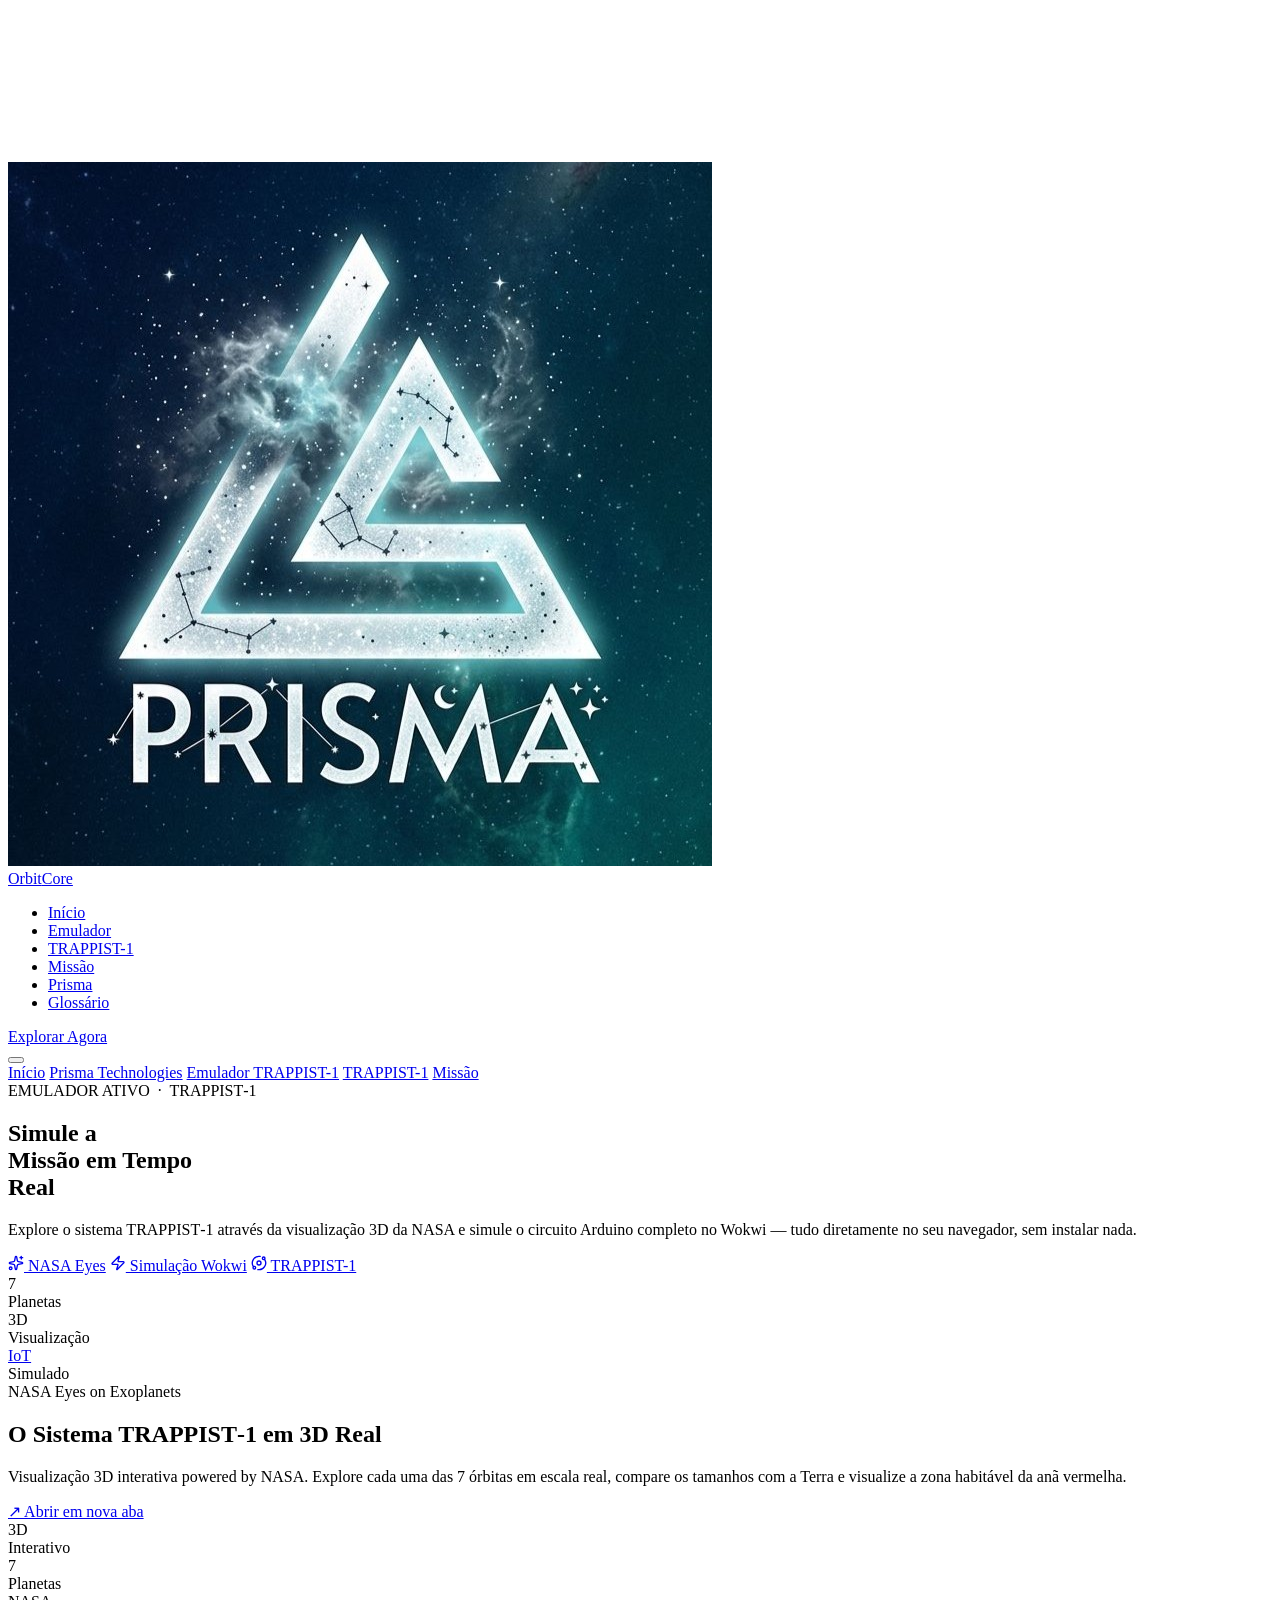
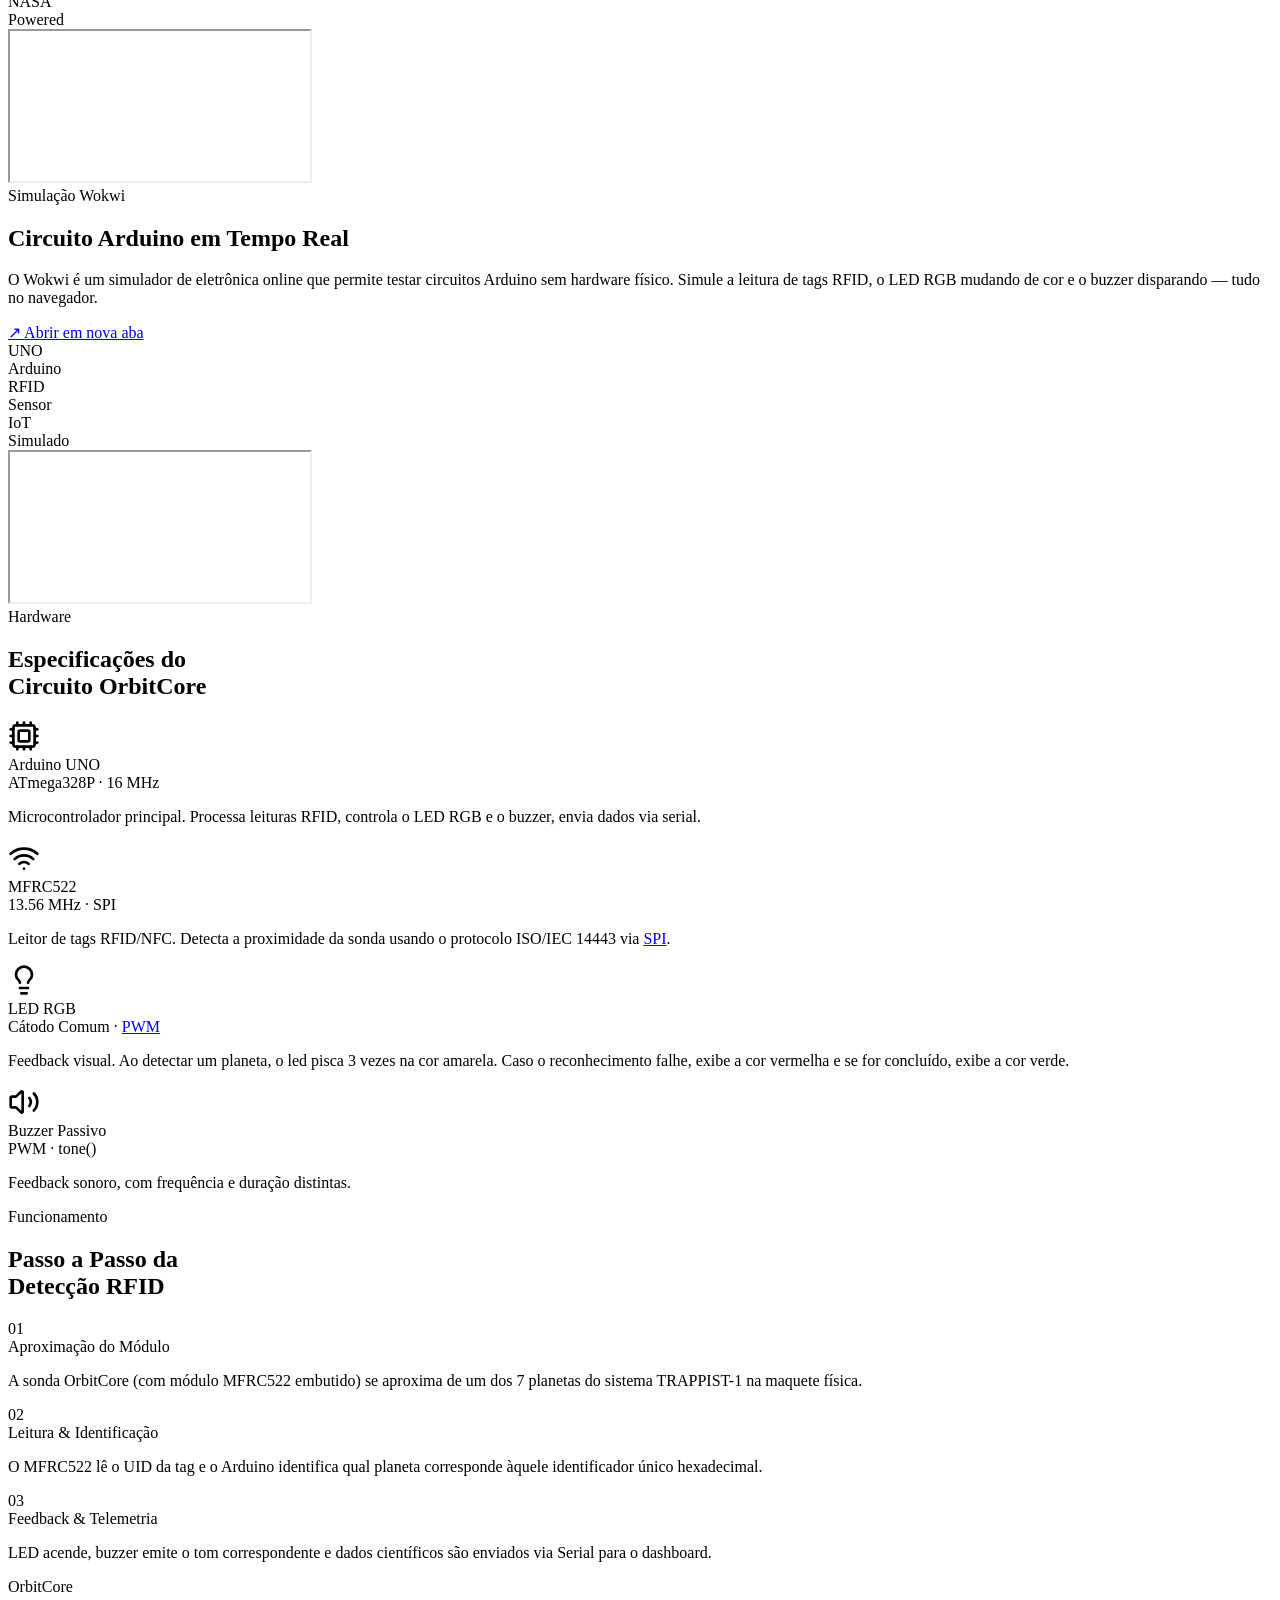
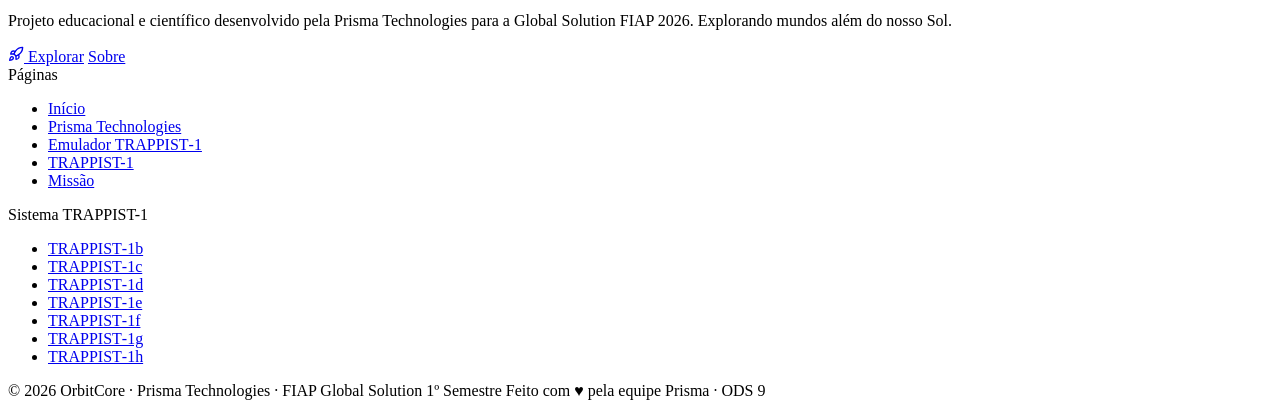
==== src/pages/emulador.html @ db0fac5c "feat: configura emulador.html" ====
<!DOCTYPE html>
<html lang="pt-br">
<head>
  <meta charset="UTF-8" />
  <meta name="viewport" content="width=device-width, initial-scale=1.0" />
  <link rel="icon" href="../assets/favicon.svg" type="image/svg+xml" />
  <meta name="description" content="Emulador TRAPPIST-1 — Visualize o sistema real no NASA Eyes on Exoplanets e simule o circuito Arduino/RFID no Wokwi." />
  <title>Emulador TRAPPIST‑1 | OrbitCore</title>

  <link rel="preconnect" href="https://fonts.googleapis.com" />
  <link rel="preconnect" href="https://fonts.gstatic.com" crossorigin />
  <link href="https://fonts.googleapis.com/css2?family=Orbitron:wght@400;500;600;700;800;900&family=Rajdhani:wght@300;400;500;600;700&family=Share+Tech+Mono&display=swap" rel="stylesheet" />
  <link rel="stylesheet" href="../css/estilo.css" />
</head>
<body>

  <canvas id="starfield"></canvas>

  <nav class="navbar" id="navbar">
    <div class="container">
      <div class="nav-inner">
        <a href="../../index.html" class="nav-logo">
          <div class="nav-logo-icon">
            <img src="../assets/prisma_logo_cosmica.jpeg" alt="Prisma Logo" /></div>
          <span class="nav-logo-text">Orbit<span>Core</span></span>
        </a>
        <ul class="nav-links">
          <li><a href="../../index.html">Início</a></li>
          <li><a href="emulador.html" class="active">Emulador</a></li>
          <li><a href="trappist-1.html">TRAPPIST-1</a></li>
          <li><a href="missao.html">Missão</a></li>
          <li><a href="prisma.html">Prisma</a></li>
          <li><a href="glossario.html">Glossário</a></li>
        </ul>
        <div class="nav-cta">
          <a href="#nasa-eyes" class="btn btn-primary">Explorar Agora</a>
        </div>
        <button class="hamburger" id="hamburger" aria-label="Menu">
          <span></span><span></span><span></span>
        </button>
      </div>
      <div class="mobile-menu" id="mobile-menu">
        <a href="../../index.html">Início</a>
        <a href="prisma.html">Prisma Technologies</a>
        <a href="emulador.html">Emulador TRAPPIST-1</a>
        <a href="trappist-1.html">TRAPPIST-1</a>
        <a href="missao.html">Missão</a>
      </div>
    </div>
  </nav>
  <main>

  <!-- ═══════════════════════════════════════════
       PAGE HERO
  ═══════════════════════════════════════════ -->
  <section class="page-hero">
    <div class="hero-bg-orb hero-bg-orb-1"></div>
    <div class="hero-bg-orb hero-bg-orb-2"></div>

    <div class="container">
      <div class="page-hero-content">
        <div class="hero-badge">
          <span class="hero-badge-dot"></span>
          EMULADOR ATIVO &nbsp;·&nbsp; TRAPPIST&#8209;1
        </div>

        <h1 class="hero-title">
          Simule a<br />
          <span class="gradient-text">Missão em Tempo</span><br />
          Real
        </h1>

        <p class="hero-subtitle">
          Explore o sistema TRAPPIST‑1 através da visualização 3D da NASA e simule o circuito Arduino completo no Wokwi — tudo diretamente no seu navegador, sem instalar nada.
        </p>

        <div class="hero-actions">
          <a href="#nasa-eyes" class="btn btn-primary"><svg class="icon" width="16" height="16" viewBox="0 0 24 24" aria-hidden="true" fill="none" stroke="currentColor" stroke-width="2" stroke-linecap="round" stroke-linejoin="round"><path d="M11.017 2.814a1 1 0 0 1 1.966 0l1.051 5.558a2 2 0 0 0 1.594 1.594l5.558 1.051a1 1 0 0 1 0 1.966l-5.558 1.051a2 2 0 0 0-1.594 1.594l-1.051 5.558a1 1 0 0 1-1.966 0l-1.051-5.558a2 2 0 0 0-1.594-1.594l-5.558-1.051a1 1 0 0 1 0-1.966l5.558-1.051a2 2 0 0 0 1.594-1.594z"/><path d="M20 2v4"/><path d="M22 4h-4"/><circle cx="4" cy="20" r="2"/></svg> NASA Eyes</a>
          <a href="#wokwi" class="btn btn-secondary"><svg class="icon" width="16" height="16" viewBox="0 0 24 24" aria-hidden="true" fill="none" stroke="currentColor" stroke-width="2" stroke-linecap="round" stroke-linejoin="round"><path d="M4 14a1 1 0 0 1-.78-1.63l9.9-10.2a.5.5 0 0 1 .86.46l-1.92 6.02A1 1 0 0 0 13 10h7a1 1 0 0 1 .78 1.63l-9.9 10.2a.5.5 0 0 1-.86-.46l1.92-6.02A1 1 0 0 0 11 14z"/></svg> Simulação Wokwi</a>
          <a href="trappist-1.html" class="btn btn-ghost"><svg class="icon" width="16" height="16" viewBox="0 0 24 24" aria-hidden="true" fill="none" stroke="currentColor" stroke-width="2" stroke-linecap="round" stroke-linejoin="round"><path d="M20.341 6.484A10 10 0 0 1 10.266 21.85"/><path d="M3.659 17.516A10 10 0 0 1 13.74 2.152"/><circle cx="12" cy="12" r="3"/><circle cx="19" cy="5" r="2"/><circle cx="5" cy="19" r="2"/></svg> TRAPPIST-1</a>
        </div>

        <div class="hero-stats">
          <div class="hero-stat">
            <div class="hero-stat-value">7</div>
            <div class="hero-stat-label">Planetas</div>
          </div>
          <div class="hero-stat">
            <div class="hero-stat-value">3D</div>
            <div class="hero-stat-label">Visualização</div>
          </div>
          <div class="hero-stat">
            <div class="hero-stat-value"><a href="glossario.html#iot" class="glossary-link">IoT</a></div>
            <div class="hero-stat-label">Simulado</div>
          </div>
        </div>
      </div>
    </div>
  </section>

  <!-- ═══════════════════════════════════════════
       NASA EYES ON EXOPLANETS
  ═══════════════════════════════════════════ -->
  <section class="embed-section" id="nasa-eyes">
    <div class="container">

      <div class="nasa-header reveal">
        <div>
          <div class="section-badge">NASA Eyes on Exoplanets</div>
          <h2 class="section-title">
            O Sistema TRAPPIST&#8209;1 em <span class="gradient-text">3D Real</span>
          </h2>
          <p class="section-text">
            Visualização 3D interativa powered by NASA. Explore cada uma das 7 órbitas em escala real, compare os tamanhos com a Terra e visualize a zona habitável da anã vermelha.
          </p>
          <a
            href="https://eyes.nasa.gov/apps/exo/#/multiplanet/TRAPPIST-1"
            target="_blank"
            rel="noopener noreferrer"
            class="btn btn-ghost btn-sm nasa-newtab-btn"
          >↗ Abrir em nova aba</a>
        </div>
        <div class="nasa-stats">
          <div class="nasa-stat">
            <div class="nasa-stat-value">3D</div>
            <div class="nasa-stat-label">Interativo</div>
          </div>
          <div class="nasa-stat-divider"></div>
          <div class="nasa-stat">
            <div class="nasa-stat-value">7</div>
            <div class="nasa-stat-label">Planetas</div>
          </div>
          <div class="nasa-stat-divider"></div>
          <div class="nasa-stat">
            <div class="nasa-stat-value">NASA</div>
            <div class="nasa-stat-label">Powered</div>
          </div>
        </div>
      </div>

      <div class="embed-frame-wrapper embed-frame-wrapper--full reveal reveal-delay-1">
        <iframe
          src="https://eyes.nasa.gov/apps/exo/#/planet/TRAPPIST-1_e"
          title="NASA Eyes on Exoplanets — Sistema TRAPPIST-1"
          allowfullscreen
        >
          <div class="embed-placeholder">
            <div class="embed-placeholder-icon">🌌</div>
            <div class="embed-placeholder-title">NASA Eyes on Exoplanets</div>
            <p class="embed-placeholder-desc">Seu navegador não suporta iframes. Acesse diretamente.</p>
            <a href="https://eyes.nasa.gov/apps/exo/#/planet/TRAPPIST-1_b" target="_blank" rel="noopener noreferrer" class="btn btn-primary embed-placeholder-btn">🚀 Abrir NASA Eyes</a>
          </div>
        </iframe>
      </div>

    </div>
  </section>

  <!-- ═══════════════════════════════════════════
       WOKWI SIMULATION
  ═══════════════════════════════════════════ -->
  <section class="embed-section" id="wokwi">
    <div class="container">

      <div class="nasa-header reveal">
        <div>
          <div class="section-badge">Simulação Wokwi</div>
          <h2 class="section-title">
            Circuito Arduino <span class="gradient-text">em Tempo Real</span>
          </h2>
          <p class="section-text">
            O Wokwi é um simulador de eletrônica online que permite testar circuitos Arduino sem hardware físico. Simule a leitura de tags RFID, o LED RGB mudando de cor e o buzzer disparando — tudo no navegador.
          </p>
          <a
            href="https://wokwi.com/projects/465213890222709761"
            target="_blank"
            rel="noopener noreferrer"
            class="btn btn-ghost btn-sm nasa-newtab-btn"
          >↗ Abrir em nova aba</a>
        </div>
        <div class="nasa-stats nasa-stats--purple">
          <div class="nasa-stat">
            <div class="nasa-stat-value">UNO</div>
            <div class="nasa-stat-label">Arduino</div>
          </div>
          <div class="nasa-stat-divider"></div>
          <div class="nasa-stat">
            <div class="nasa-stat-value">RFID</div>
            <div class="nasa-stat-label">Sensor</div>
          </div>
          <div class="nasa-stat-divider"></div>
          <div class="nasa-stat">
            <div class="nasa-stat-value">IoT</div>
            <div class="nasa-stat-label">Simulado</div>
          </div>
        </div>
      </div>

      <div class="embed-frame-wrapper embed-frame-wrapper--full embed-frame-wrapper--purple reveal reveal-delay-1">
        <iframe
          src="https://wokwi.com/projects/465213890222709761?embed=1&theme=dark&v=12"
          title="Simulação Wokwi — Circuito OrbitCore Arduino RFID"
          allow="serial"
          allowfullscreen
        ></iframe>
      </div>

    </div>
  </section>

  <!-- ═══════════════════════════════════════════
       ESPECIFICAÇÕES DO CIRCUITO
  ═══════════════════════════════════════════ -->
  <section class="circuit-specs">
    <div class="container">
      <div class="section-header">
        <div class="section-badge">Hardware</div>
        <h2 class="section-title reveal">
          Especificações do<br />
          <span class="gradient-text">Circuito OrbitCore</span>
        </h2>
      </div>

      <div class="specs-grid">
        <div class="spec-card reveal">
          <div class="spec-icon"><svg class="icon" width="32" height="32" viewBox="0 0 24 24" aria-hidden="true" fill="none" stroke="currentColor" stroke-width="2" stroke-linecap="round" stroke-linejoin="round"><path d="M12 20v2"/><path d="M12 2v2"/><path d="M17 20v2"/><path d="M17 2v2"/><path d="M2 12h2"/><path d="M2 17h2"/><path d="M2 7h2"/><path d="M20 12h2"/><path d="M20 17h2"/><path d="M20 7h2"/><path d="M7 20v2"/><path d="M7 2v2"/><rect x="4" y="4" width="16" height="16" rx="2"/><rect x="8" y="8" width="8" height="8" rx="1"/></svg></div>
          <div class="spec-name">Arduino UNO</div>
          <div class="spec-detail">ATmega328P · 16 MHz</div>
          <p class="spec-desc">Microcontrolador principal. Processa leituras RFID, controla o LED RGB e o buzzer, envia dados via serial.</p>
        </div>

        <div class="spec-card reveal reveal-delay-1">
          <div class="spec-icon"><svg class="icon" width="32" height="32" viewBox="0 0 24 24" aria-hidden="true" fill="none" stroke="currentColor" stroke-width="2" stroke-linecap="round" stroke-linejoin="round"><path d="M12 20h.01"/><path d="M2 8.82a15 15 0 0 1 20 0"/><path d="M5 12.859a10 10 0 0 1 14 0"/><path d="M8.5 16.429a5 5 0 0 1 7 0"/></svg></div>
          <div class="spec-name">MFRC522</div>
          <div class="spec-detail">13.56 MHz · SPI</div>
          <p class="spec-desc">Leitor de tags RFID/NFC. Detecta a proximidade da sonda usando o protocolo ISO/IEC 14443 via <a href="glossario.html#spi" class="glossary-link">SPI</a>.</p>
        </div>

        <div class="spec-card reveal reveal-delay-2">
          <div class="spec-icon"><svg class="icon" width="32" height="32" viewBox="0 0 24 24" aria-hidden="true" fill="none" stroke="currentColor" stroke-width="2" stroke-linecap="round" stroke-linejoin="round"><path d="M15 14c.2-1 .7-1.7 1.5-2.5 1-.9 1.5-2.2 1.5-3.5A6 6 0 0 0 6 8c0 1 .2 2.2 1.5 3.5.7.7 1.3 1.5 1.5 2.5"/><path d="M9 18h6"/><path d="M10 22h4"/></svg></div>
          <div class="spec-name">LED RGB</div>
          <div class="spec-detail">Cátodo Comum · <a href="glossario.html#pwm" class="glossary-link">PWM</a></div>
          <p class="spec-desc">Feedback visual. Ao detectar um planeta, o led pisca 3 vezes na cor amarela. Caso o reconhecimento falhe, exibe a cor vermelha e se for concluído, exibe a cor verde.</p>
        </div>

        <div class="spec-card reveal reveal-delay-3">
          <div class="spec-icon"><svg class="icon" width="32" height="32" viewBox="0 0 24 24" aria-hidden="true" fill="none" stroke="currentColor" stroke-width="2" stroke-linecap="round" stroke-linejoin="round"><path d="M11 4.702a.705.705 0 0 0-1.203-.498L6.413 7.587A1.4 1.4 0 0 1 5.416 8H3a1 1 0 0 0-1 1v6a1 1 0 0 0 1 1h2.416a1.4 1.4 0 0 1 .997.413l3.383 3.384A.705.705 0 0 0 11 19.298z"/><path d="M16 9a5 5 0 0 1 0 6"/><path d="M19.364 18.364a9 9 0 0 0 0-12.728"/></svg></div>
          <div class="spec-name">Buzzer Passivo</div>
          <div class="spec-detail">PWM · tone()</div>
          <p class="spec-desc">Feedback sonoro, com frequência e duração distintas.</p>
        </div>
      </div>
    </div>
  </section>

  <!-- ═══════════════════════════════════════════
       COMO FUNCIONA
  ═══════════════════════════════════════════ -->
  <section class="how-it-works">
    <div class="container">
      <div class="section-header">
        <div class="section-badge">Funcionamento</div>
        <h2 class="section-title">
          Passo a Passo da<br />
          <span class="gradient-text">Detecção RFID</span>
        </h2>
      </div>

      <div class="steps-grid">
        <div class="step-card reveal">
          <div class="step-number">01</div>
          <div class="step-title">Aproximação do Módulo</div>
          <p class="step-desc">A sonda OrbitCore (com módulo MFRC522 embutido) se aproxima de um dos 7 planetas do sistema TRAPPIST-1 na maquete física.</p>
        </div>

        <div class="step-card reveal reveal-delay-1">
          <div class="step-number">02</div>
          <div class="step-title">Leitura &amp; Identificação</div>
          <p class="step-desc">O MFRC522 lê o UID da tag e o Arduino identifica qual planeta corresponde àquele identificador único hexadecimal.</p>
        </div>

        <div class="step-card reveal reveal-delay-2">
          <div class="step-number">03</div>
          <div class="step-title">Feedback &amp; Telemetria</div>
          <p class="step-desc">LED acende, buzzer emite o tom correspondente e dados científicos são enviados via Serial para o dashboard.</p>
        </div>
      </div>
    </div>
  </section>

  </main>

  <!-- ═══════════════════════════════════════════
       FOOTER
  ═══════════════════════════════════════════ -->
  <footer>
    <div class="container">
      <div class="footer-inner">
        <div>
          <div class="footer-logo-text">Orbit<span>Core</span></div>
          <p class="footer-desc">Projeto educacional e científico desenvolvido pela Prisma Technologies para a Global Solution FIAP 2026. Explorando mundos além do nosso Sol.</p>
          <div class="footer-brand-btns">
            <a href="emulador.html" class="btn btn-primary btn-sm"><svg class="icon" width="16" height="16" viewBox="0 0 24 24" aria-hidden="true" fill="none" stroke="currentColor" stroke-width="2" stroke-linecap="round" stroke-linejoin="round"><path d="M12 15v5s3.03-.55 4-2c1.08-1.62 0-5 0-5"/><path d="M4.5 16.5c-1.5 1.26-2 5-2 5s3.74-.5 5-2c.71-.84.7-2.13-.09-2.91a2.18 2.18 0 0 0-2.91-.09"/><path d="M9 12a22 22 0 0 1 2-3.95A12.88 12.88 0 0 1 22 2c0 2.72-.78 7.5-6 11a22.4 22.4 0 0 1-4 2z"/><path d="M9 12H4s.55-3.03 2-4c1.62-1.08 5 .05 5 .05"/></svg> Explorar</a>
            <a href="prisma.html" class="btn btn-ghost btn-sm">Sobre</a>
          </div>
        </div>
        <div>
          <div class="footer-col-title">Páginas</div>
          <ul class="footer-links">
            <li><a href="../../index.html">Início</a></li>
            <li><a href="prisma.html">Prisma Technologies</a></li>
            <li><a href="emulador.html">Emulador TRAPPIST‑1</a></li>
            <li><a href="trappist-1.html">TRAPPIST-1</a></li>
            <li><a href="missao.html">Missão</a></li>
          </ul>
        </div>
        <div>
          <div class="footer-col-title">Sistema TRAPPIST-1</div>
          <ul class="footer-links">
            <li><a href="trappist-1.html#catalogo">TRAPPIST‑1b</a></li>
            <li><a href="trappist-1.html#catalogo">TRAPPIST‑1c</a></li>
            <li><a href="trappist-1.html#catalogo">TRAPPIST‑1d</a></li>
            <li><a href="trappist-1.html#catalogo">TRAPPIST‑1e</a></li>
            <li><a href="trappist-1.html#catalogo">TRAPPIST‑1f</a></li>
            <li><a href="trappist-1.html#catalogo">TRAPPIST‑1g</a></li>
            <li><a href="trappist-1.html#catalogo">TRAPPIST‑1h</a></li>
          </ul>
        </div>
      </div>

      <div class="footer-bottom">
        <span>© 2026 OrbitCore · Prisma Technologies · FIAP Global Solution 1º Semestre</span>
        <span class="footer-credit">Feito com <span class="footer-heart">♥</span> pela equipe Prisma · ODS 9</span>
      </div>
    </div>
  </footer>

  <script src="../js/script.js"></script>
</body>
</html>
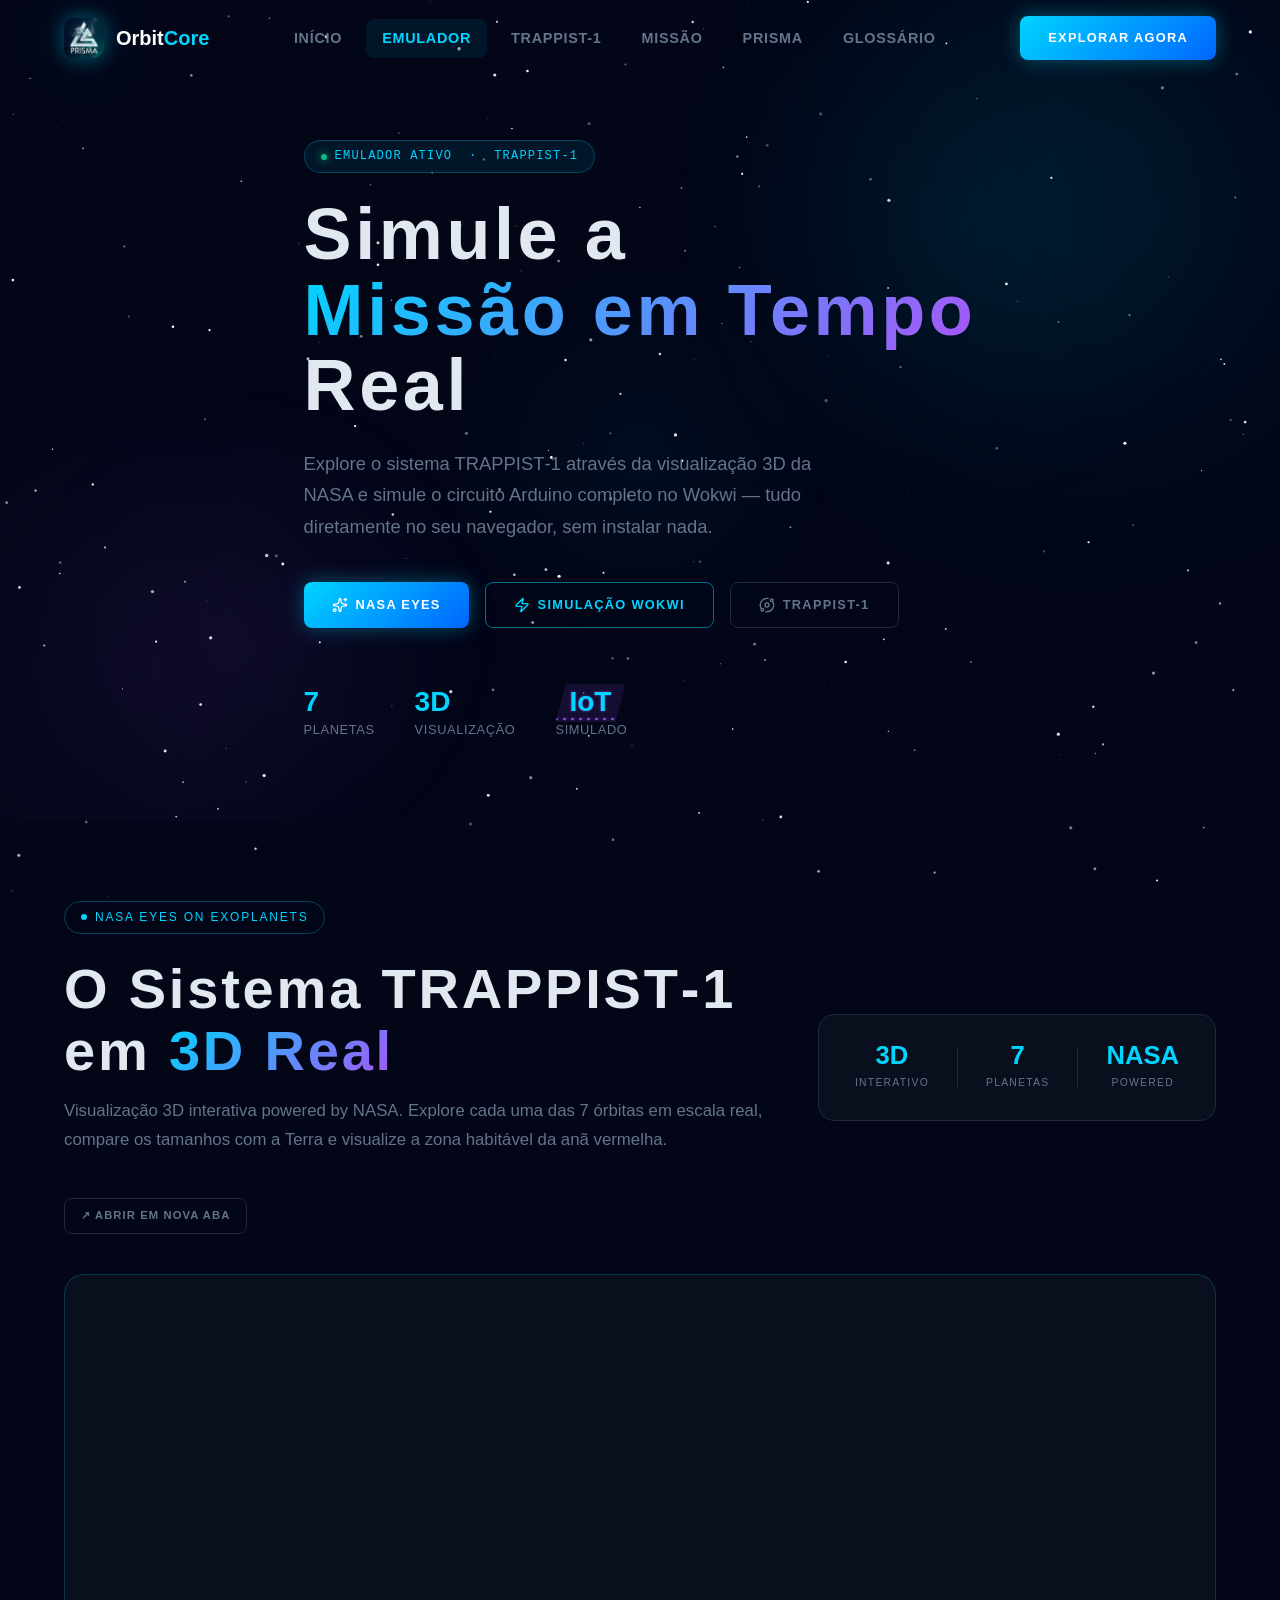
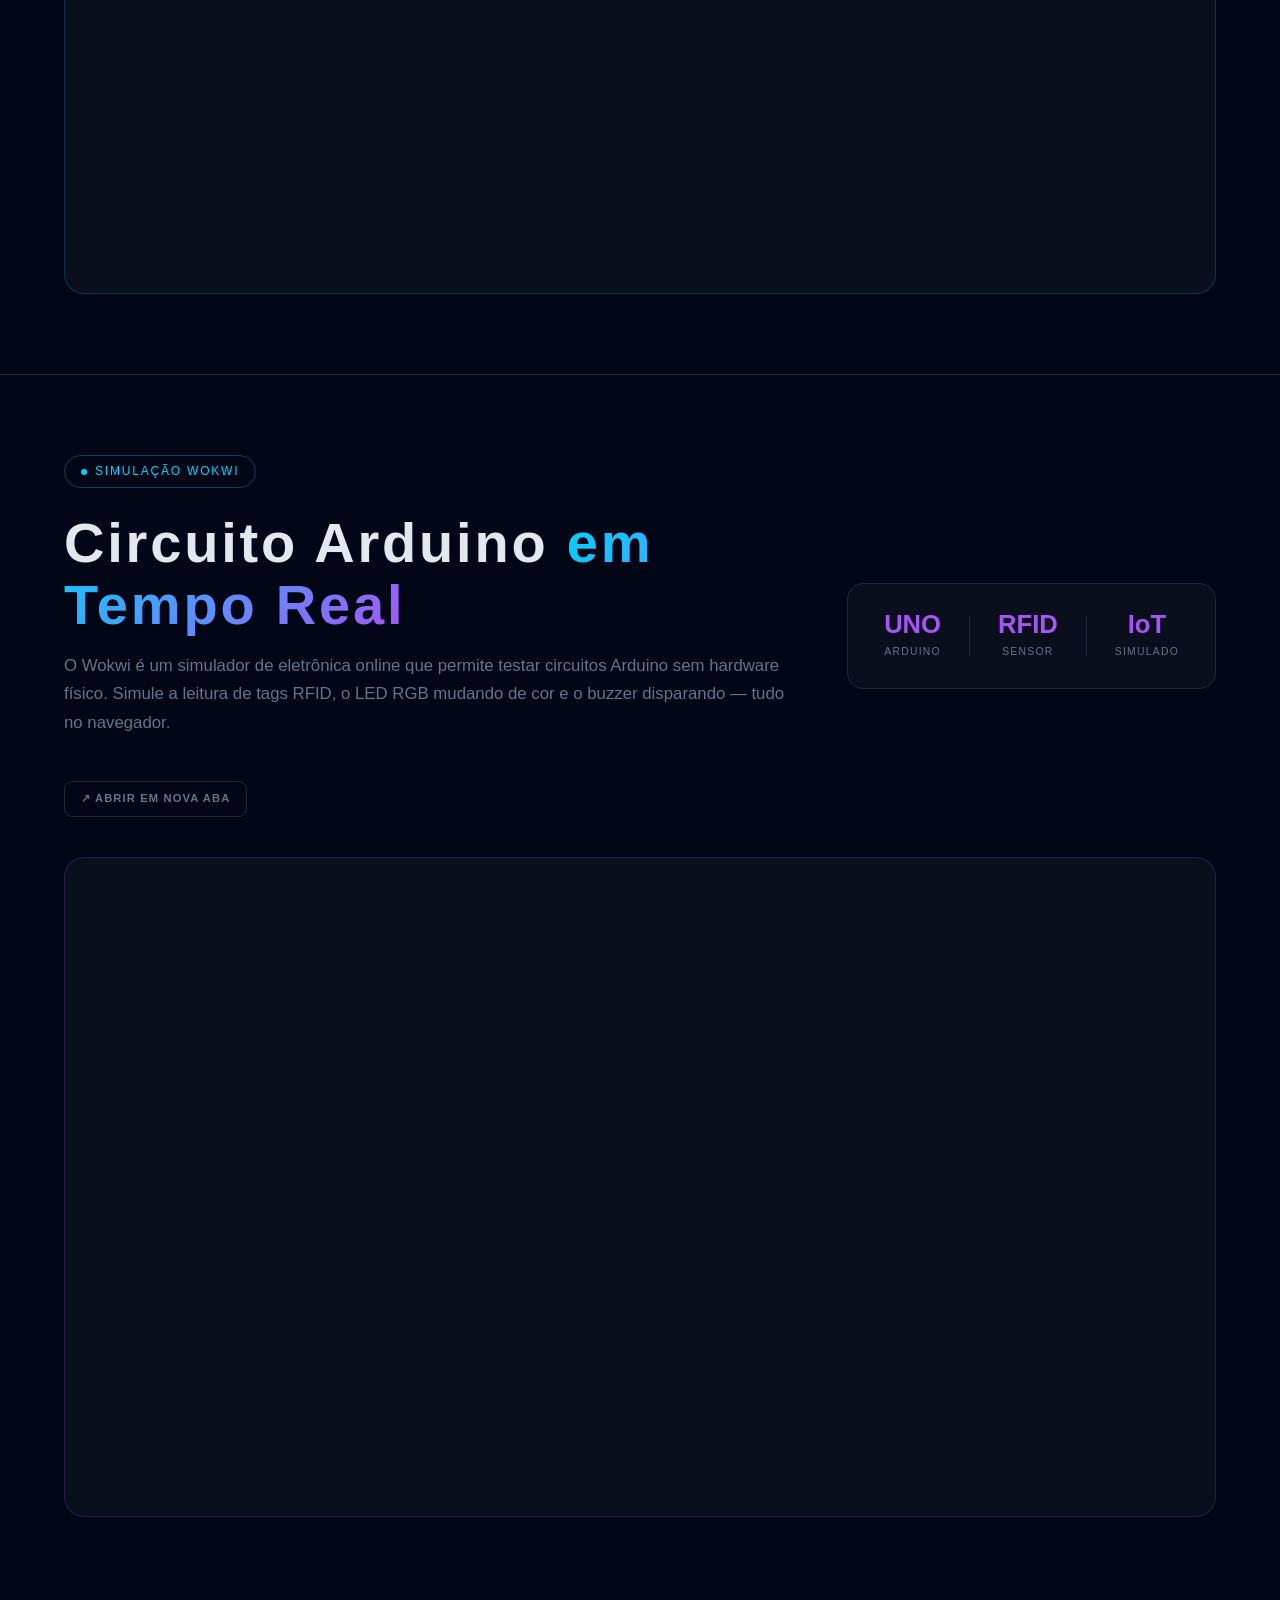
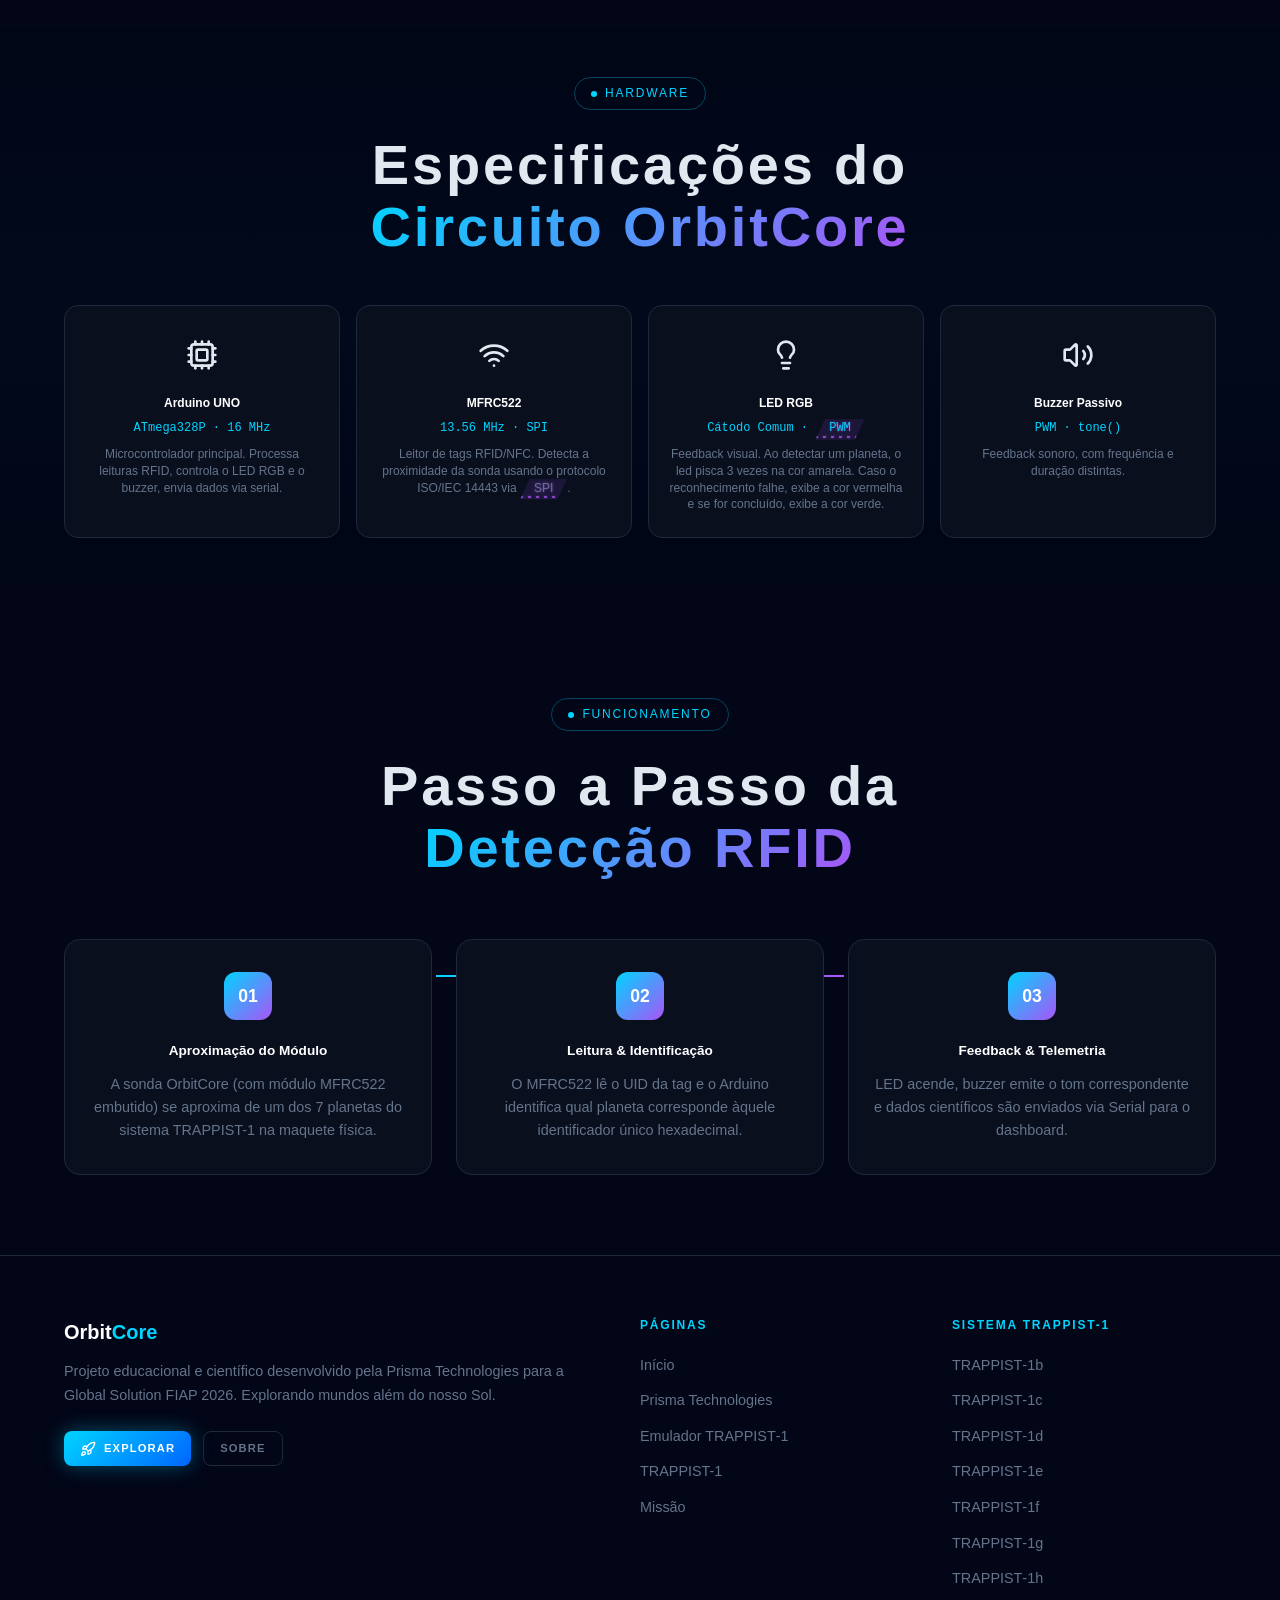
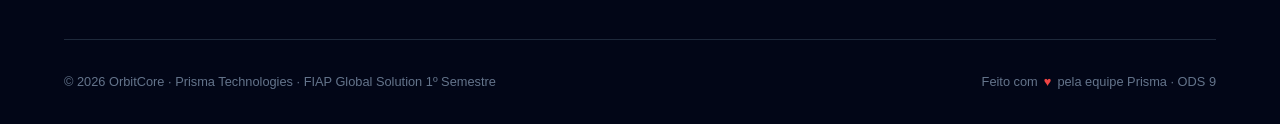
==== commit faccfc8a: "refactor: melhora o iframe do emulador Wokwi" ====
--- a/src/pages/emulador.html
+++ b/src/pages/emulador.html
@@ -198,7 +198,7 @@
 
       <div class="embed-frame-wrapper embed-frame-wrapper--full embed-frame-wrapper--purple reveal reveal-delay-1">
         <iframe
-          src="https://wokwi.com/projects/465213890222709761?embed=1&theme=dark&v=12"
+          src="https://wokwi.com/projects/465213890222709761?embed=1&theme=dark&v=13"
           title="Simulação Wokwi — Circuito OrbitCore Arduino RFID"
           allow="serial"
           allowfullscreen
--- a/src/css/estilo.css
+++ b/src/css/estilo.css
@@ -0,0 +1,30 @@
+/* =============================================
+   ORBITCORE — Ponto de Entrada de Estilos
+   Todos os arquivos CSS são importados aqui.
+   ============================================= */
+
+/* Fundação */
+@import './base.css';
+@import './tipografia.css';
+
+/* Componentes Globais */
+@import './navbar.css';
+@import './botoes.css';
+@import './cards.css';
+@import './animacoes.css';
+
+/* Hero e Seções Compartilhadas */
+@import './hero.css';
+@import './secoes.css';
+
+/* Páginas Específicas */
+@import './timeline.css';
+@import './equipe.css';
+@import './missao.css';
+@import './emulador.css';
+@import './trappist-1.css';
+
+@import './glossario.css';
+
+/* Responsivo (sempre por último) */
+@import './responsivo.css';
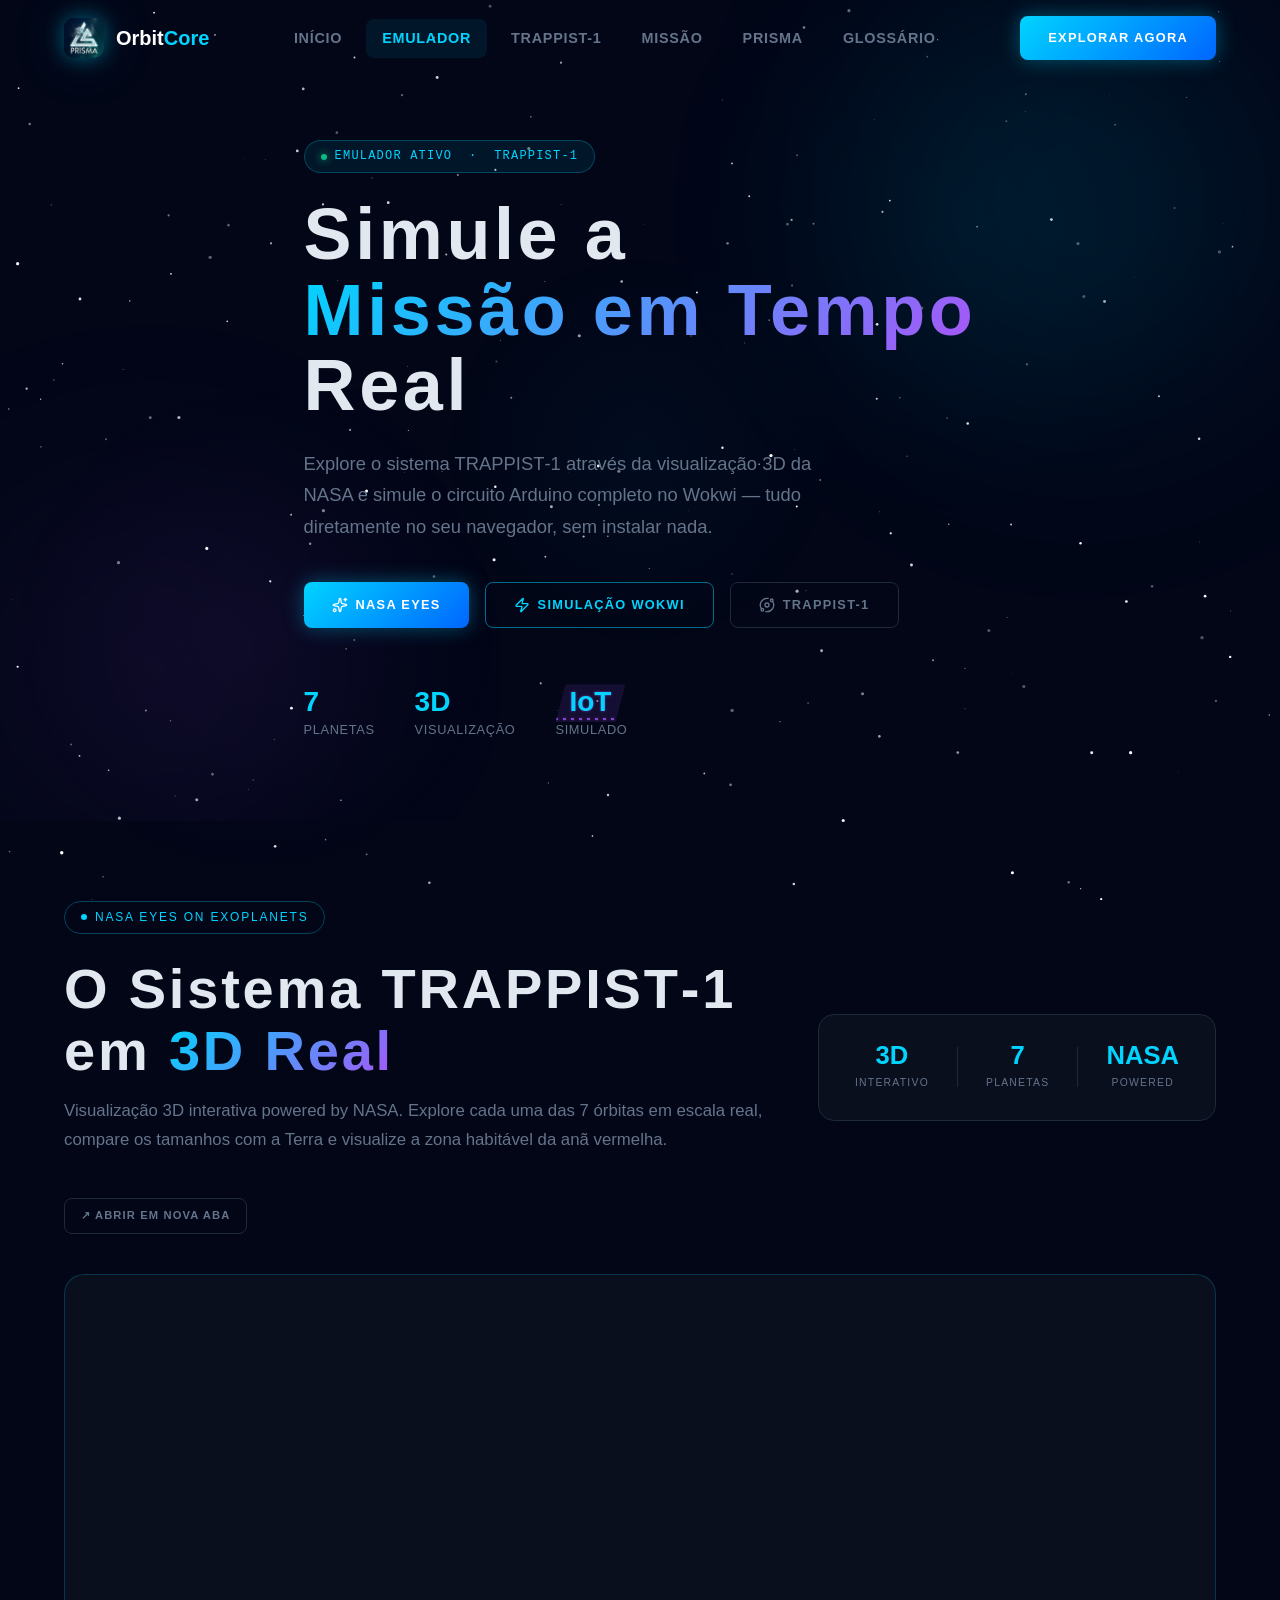
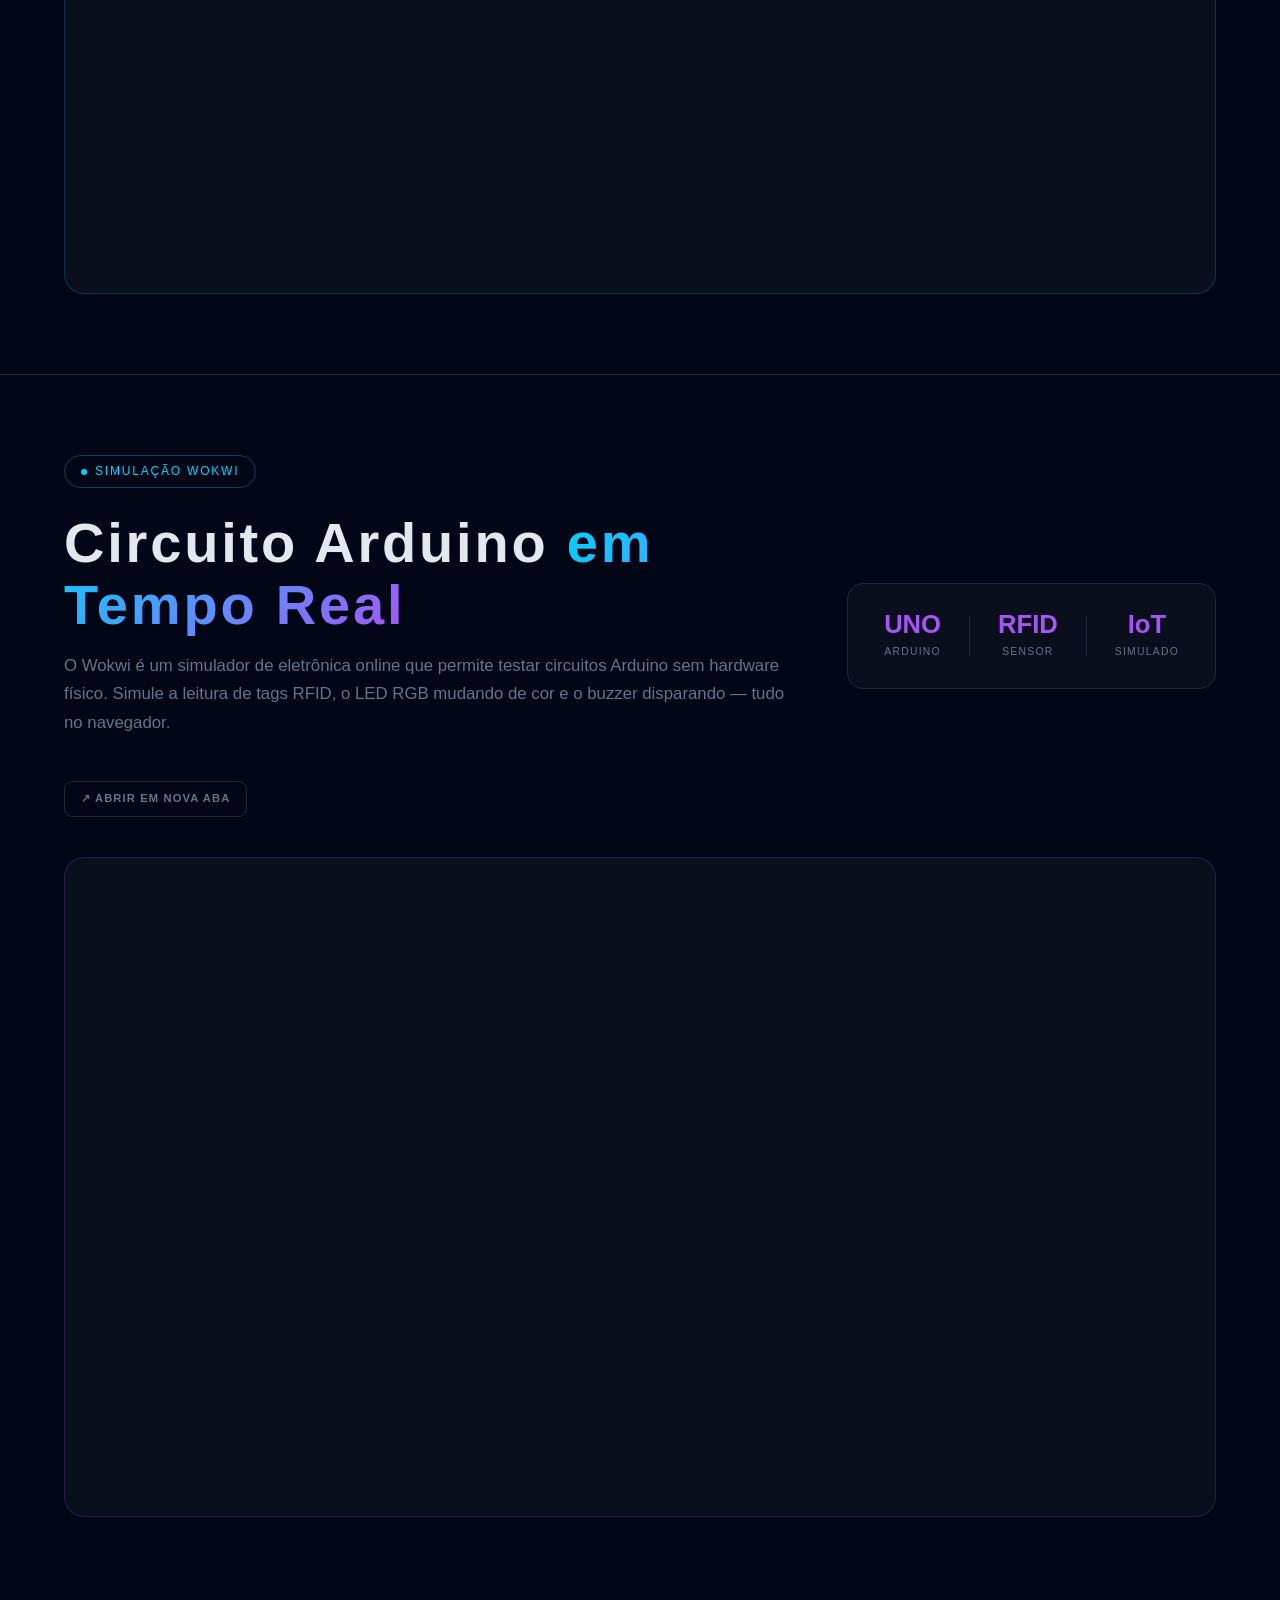
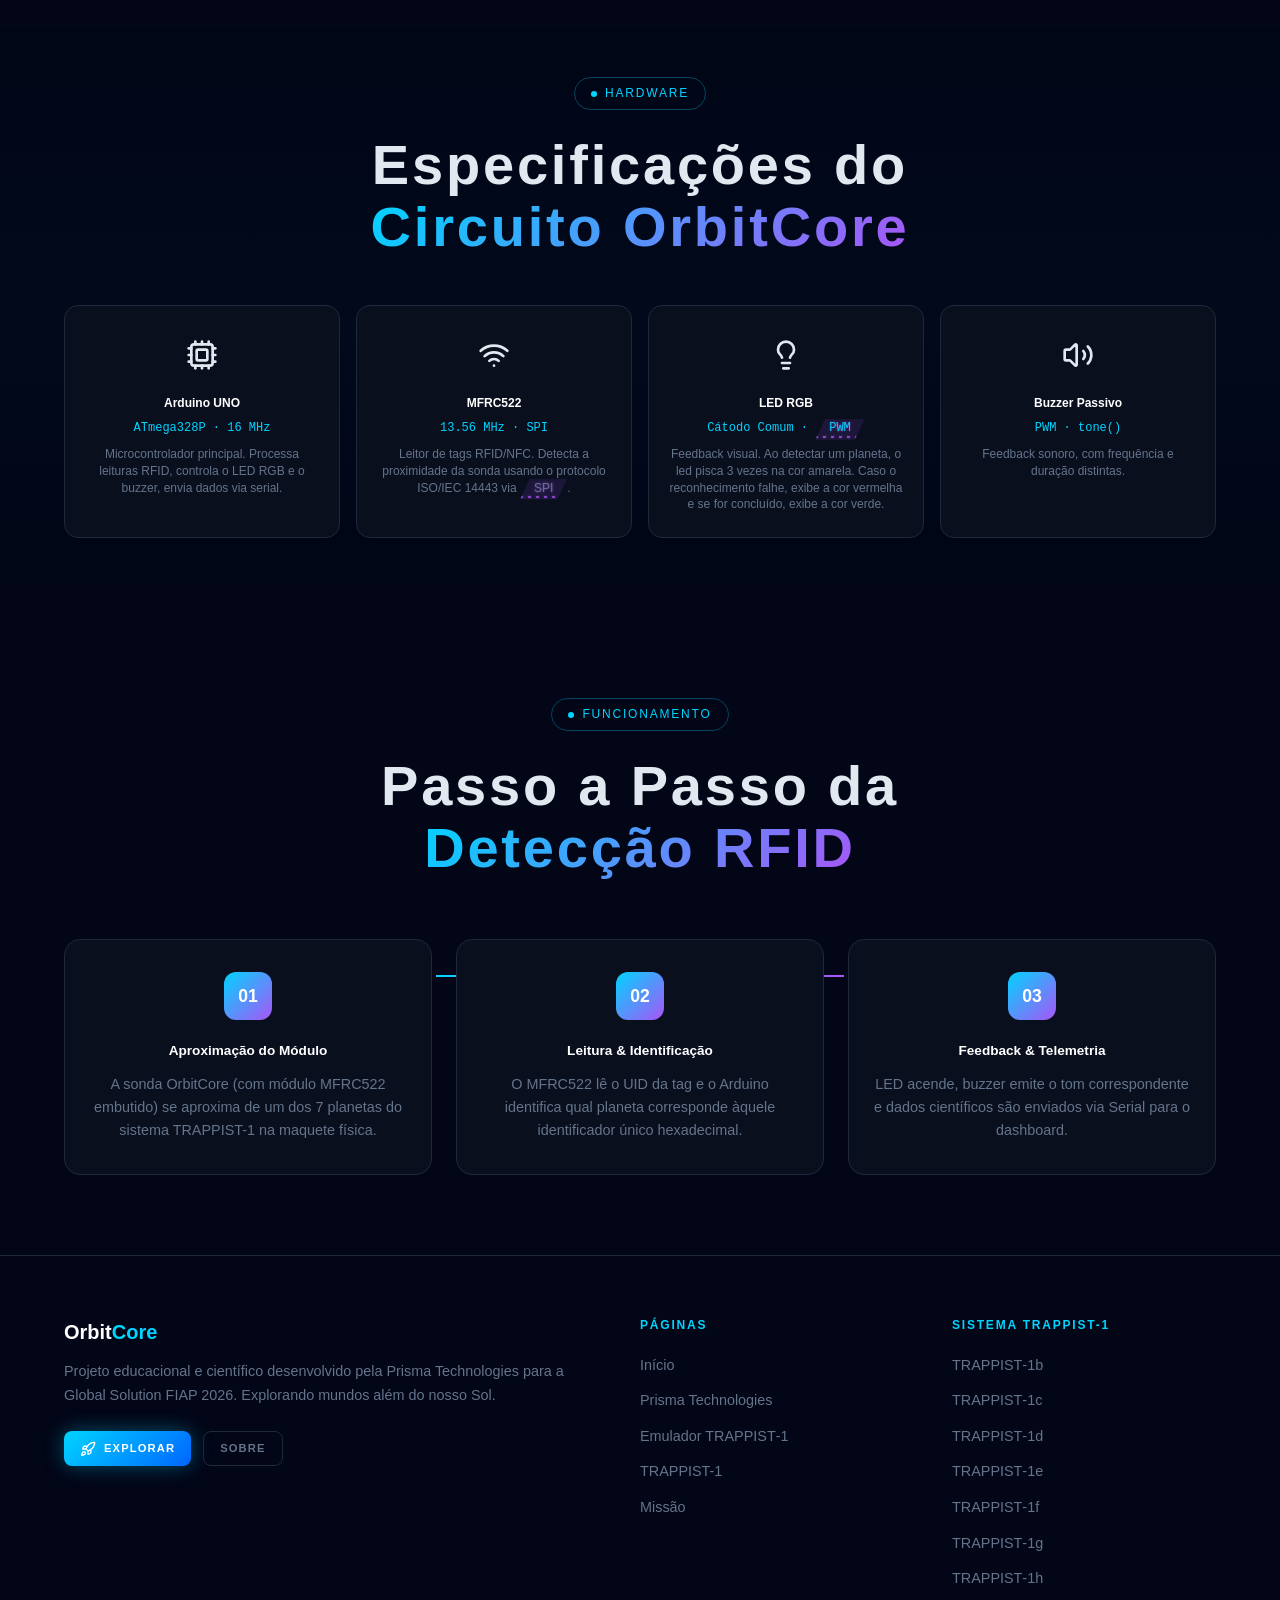
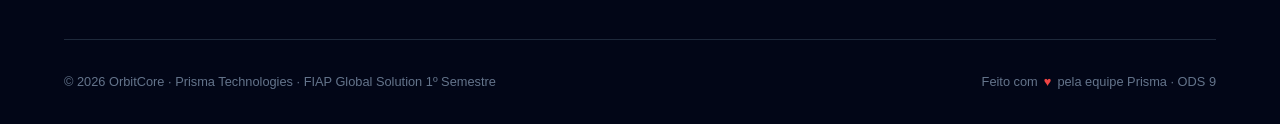
==== commit 59283958: "fix: corrige bugs do site mobile" ====
--- a/src/pages/emulador.html
+++ b/src/pages/emulador.html
@@ -41,10 +41,11 @@
       </div>
       <div class="mobile-menu" id="mobile-menu">
         <a href="../../index.html">Início</a>
-        <a href="prisma.html">Prisma Technologies</a>
         <a href="emulador.html">Emulador TRAPPIST-1</a>
         <a href="trappist-1.html">TRAPPIST-1</a>
         <a href="missao.html">Missão</a>
+        <a href="prisma.html">Prisma Technologies</a>
+        <a href="glossario.html">Glossário</a>
       </div>
     </div>
   </nav>
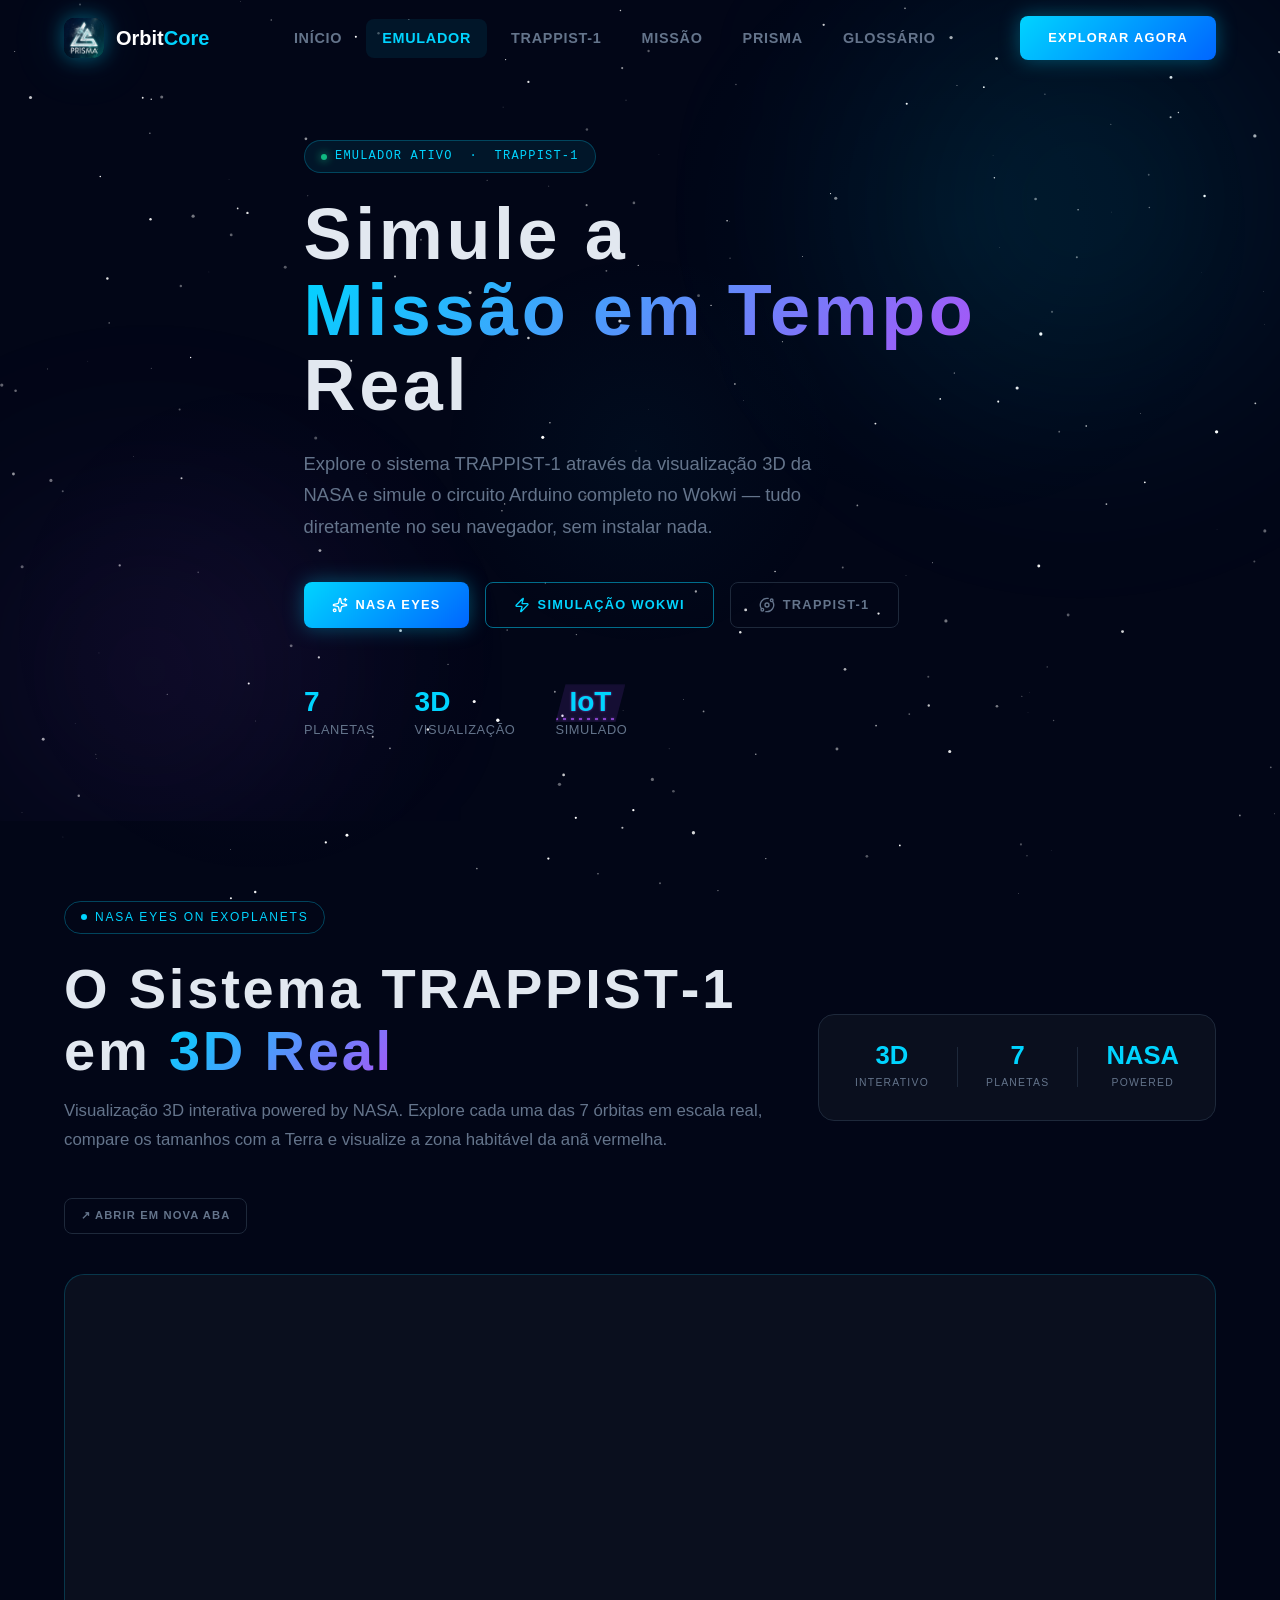
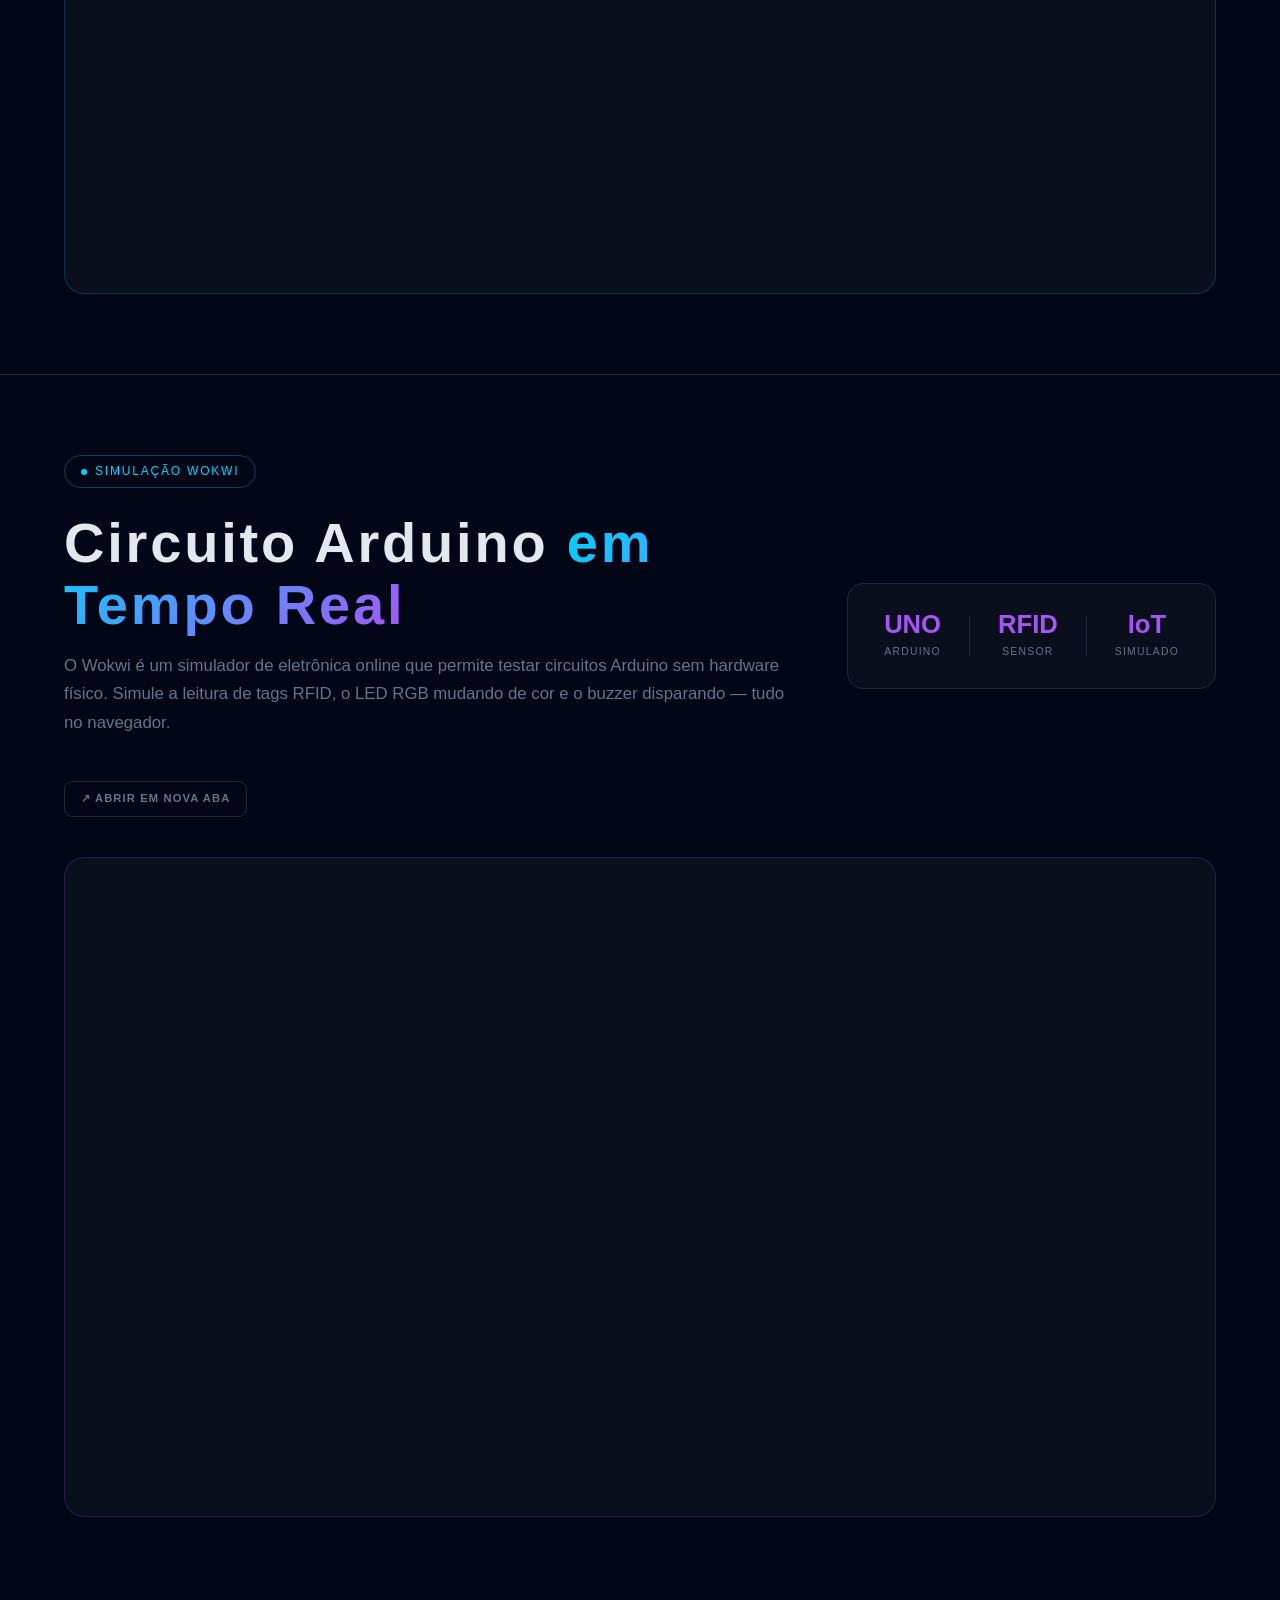
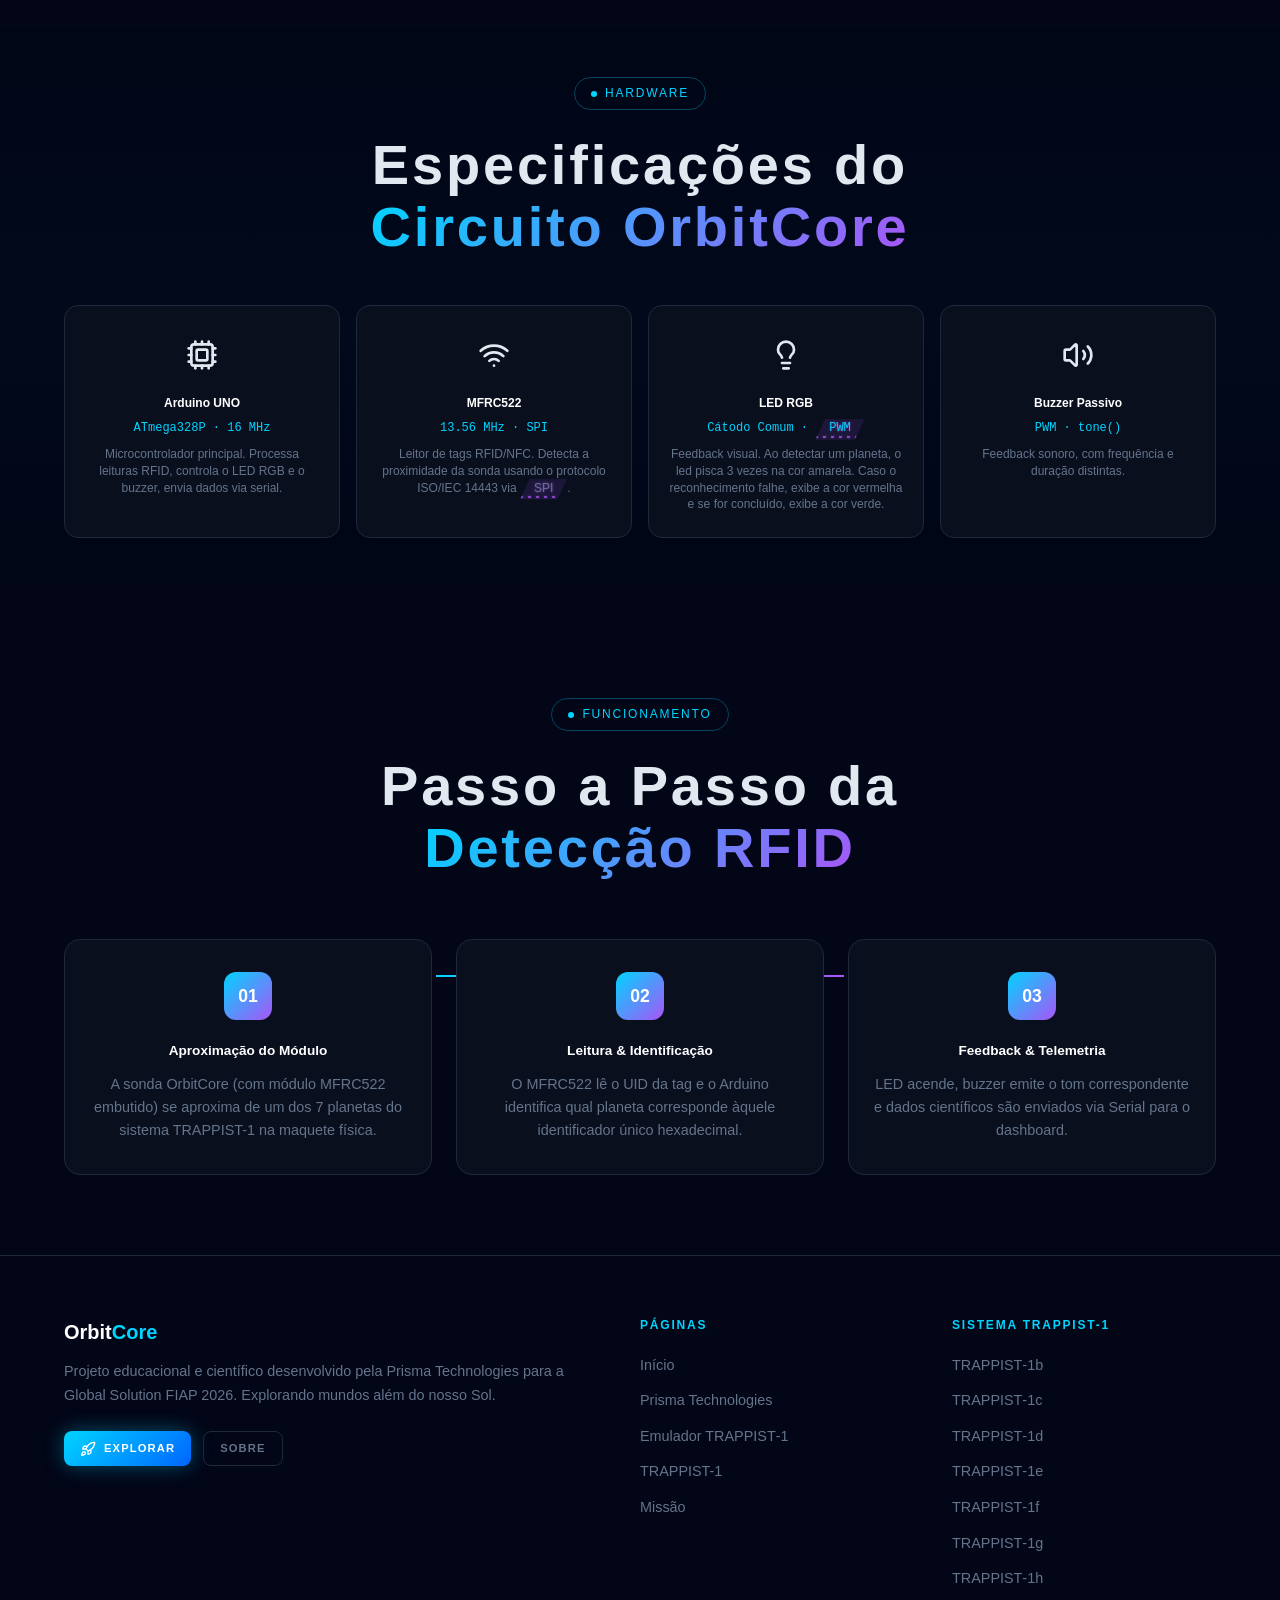
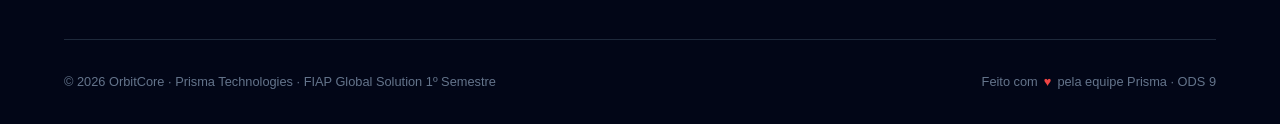
==== commit abd24e45: "fix: corrige bugs do site mobile" ====
--- a/src/pages/emulador.html
+++ b/src/pages/emulador.html
@@ -141,7 +141,7 @@
 
       <div class="embed-frame-wrapper embed-frame-wrapper--full reveal reveal-delay-1">
         <iframe
-          src="https://eyes.nasa.gov/apps/exo/#/planet/TRAPPIST-1_e"
+          data-src="https://eyes.nasa.gov/apps/exo/#/planet/TRAPPIST-1_e"
           title="NASA Eyes on Exoplanets — Sistema TRAPPIST-1"
           allowfullscreen
         >
@@ -199,7 +199,7 @@
 
       <div class="embed-frame-wrapper embed-frame-wrapper--full embed-frame-wrapper--purple reveal reveal-delay-1">
         <iframe
-          src="https://wokwi.com/projects/465213890222709761?embed=1&theme=dark&v=13"
+          data-src="https://wokwi.com/projects/465213890222709761?embed=1&theme=dark&v=13"
           title="Simulação Wokwi — Circuito OrbitCore Arduino RFID"
           allow="serial"
           allowfullscreen
--- a/src/css/estilo.css
+++ b/src/css/estilo.css
@@ -1,4 +1,4 @@
-/* =============================================
+﻿/* =============================================
    ORBITCORE — Ponto de Entrada de Estilos
    Todos os arquivos CSS são importados aqui.
    ============================================= */
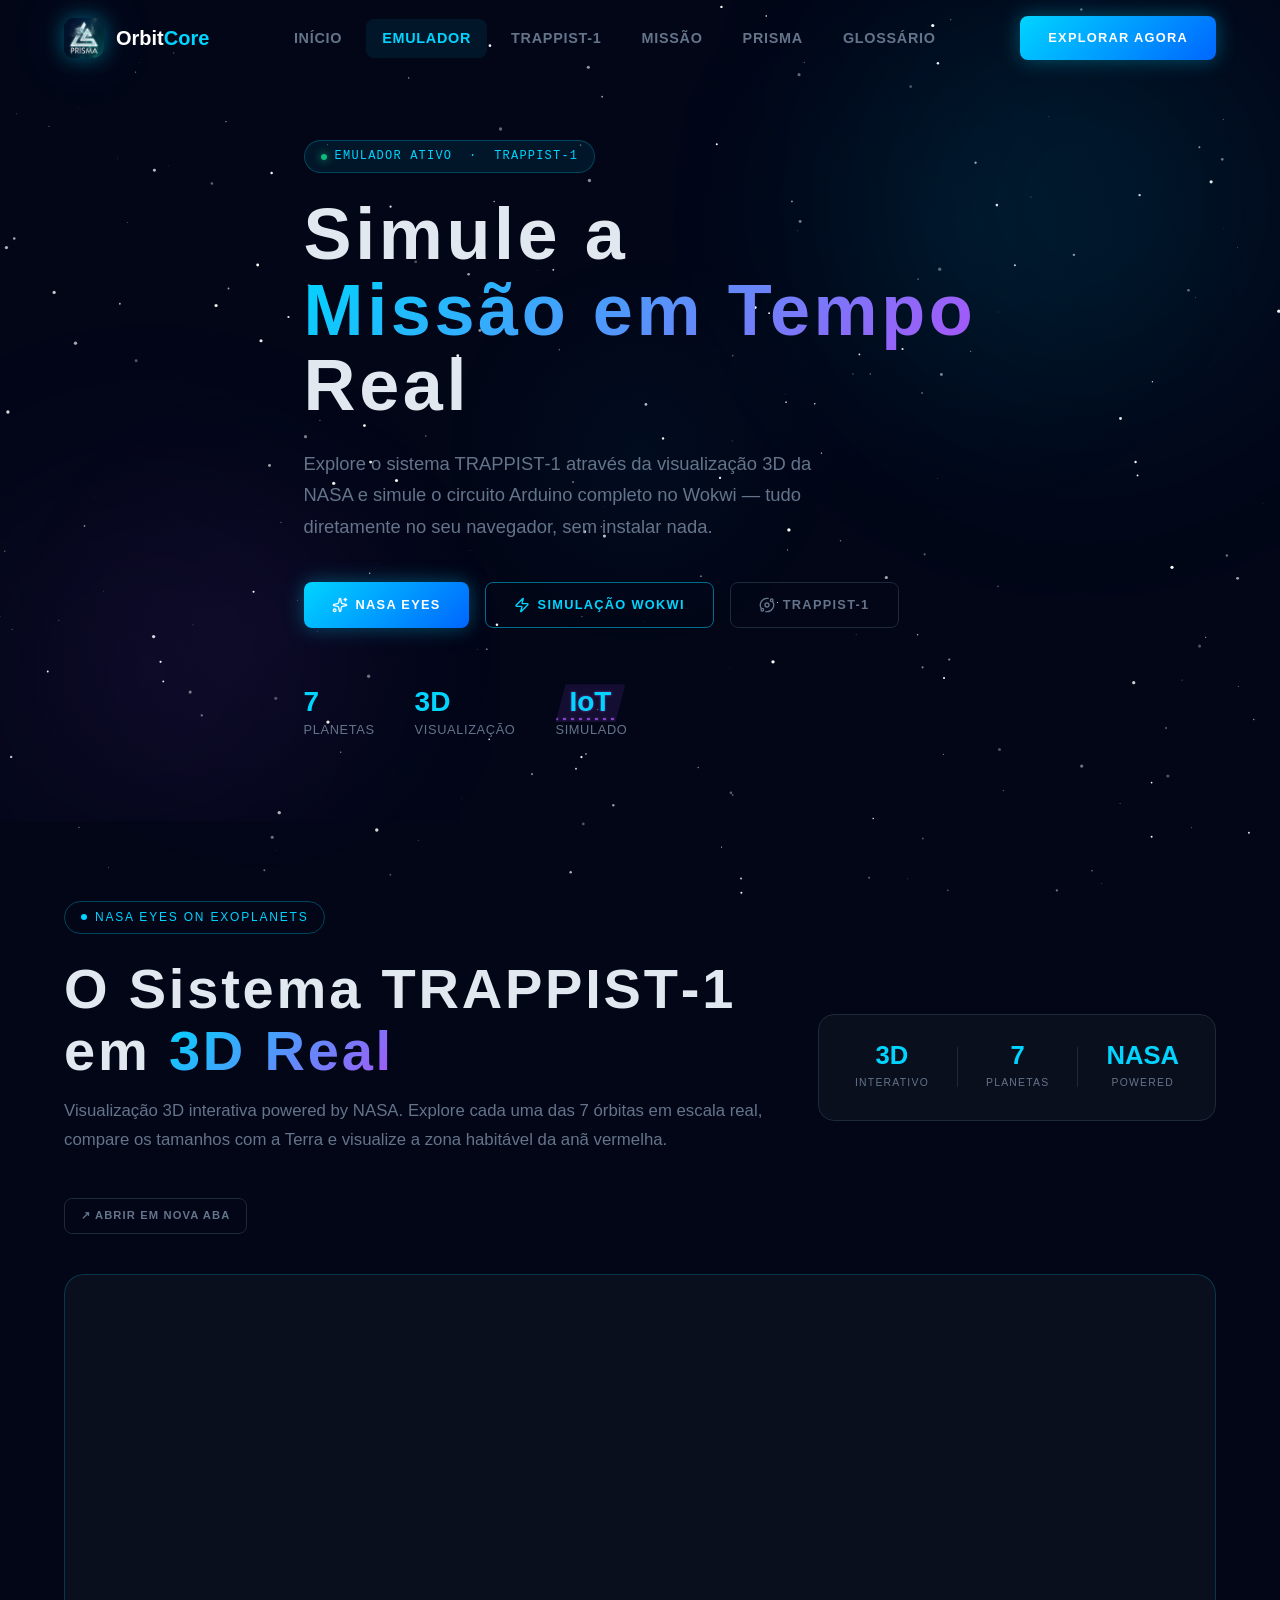
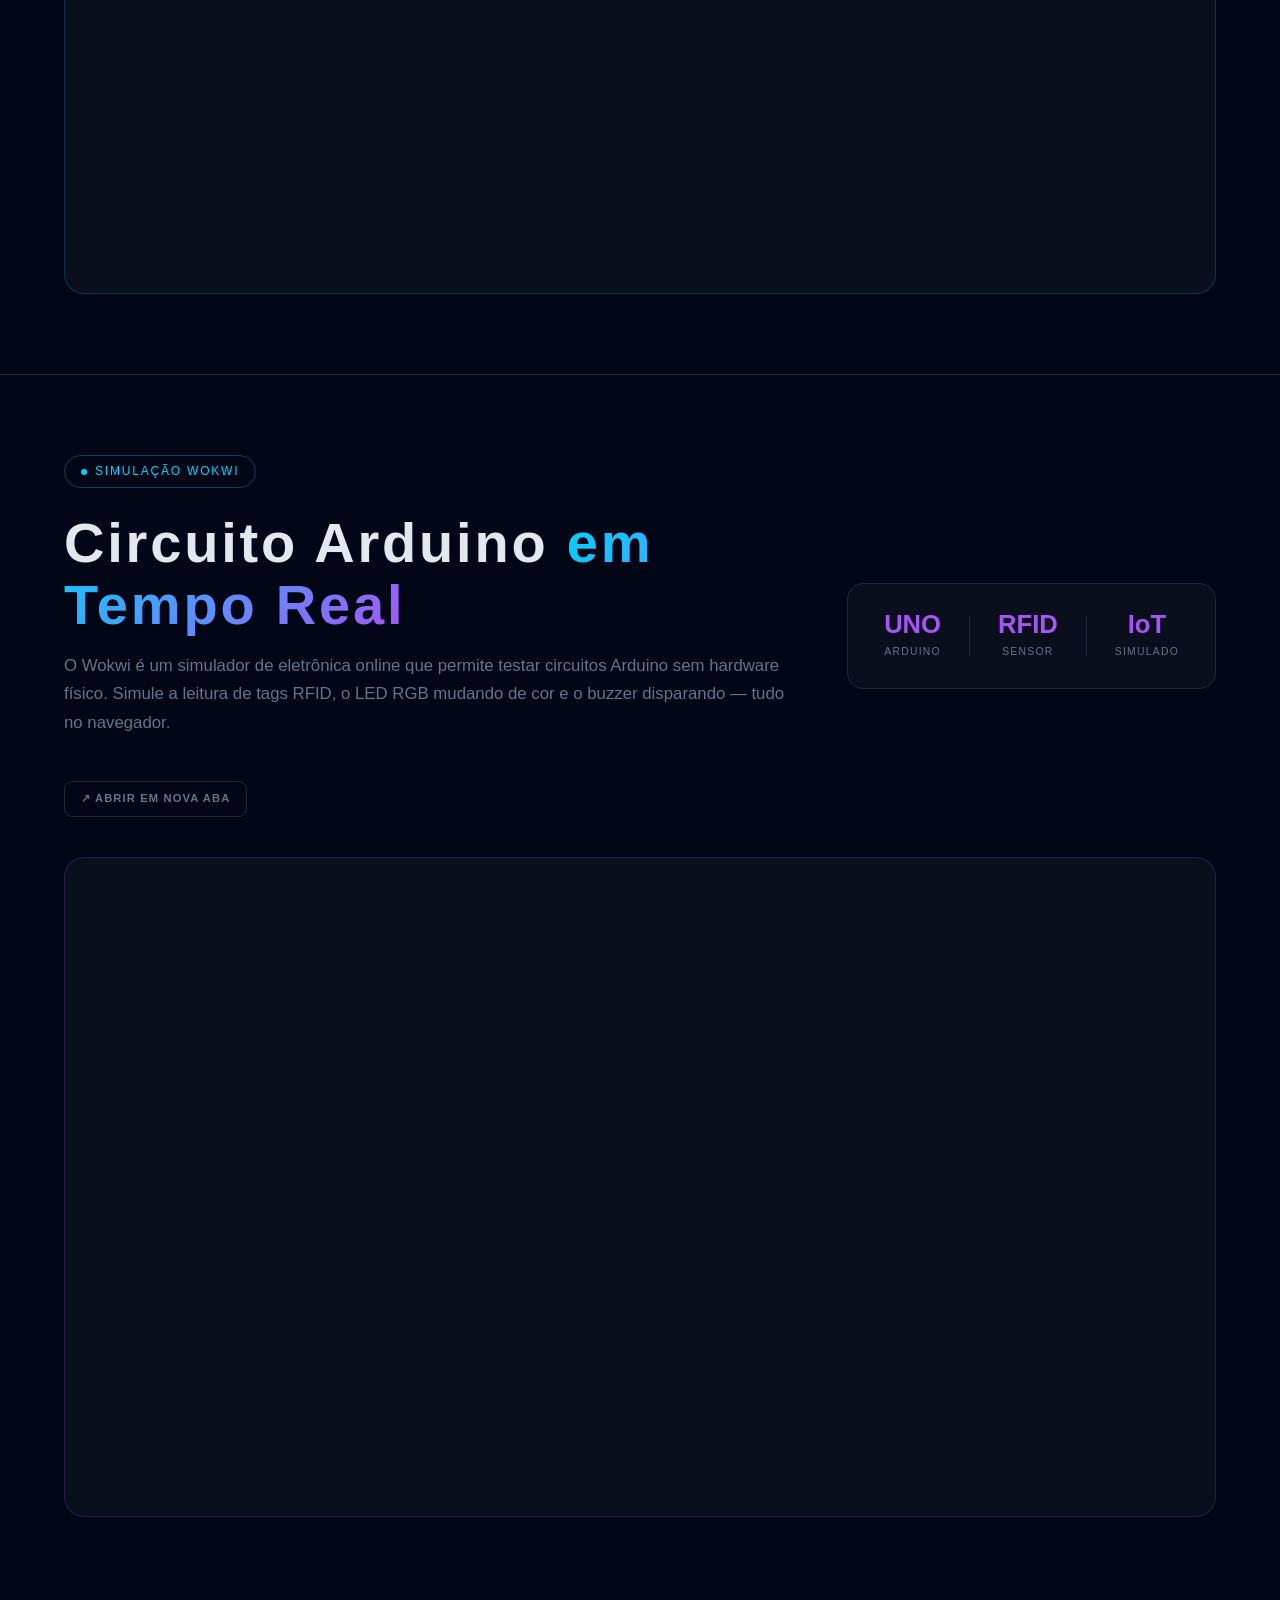
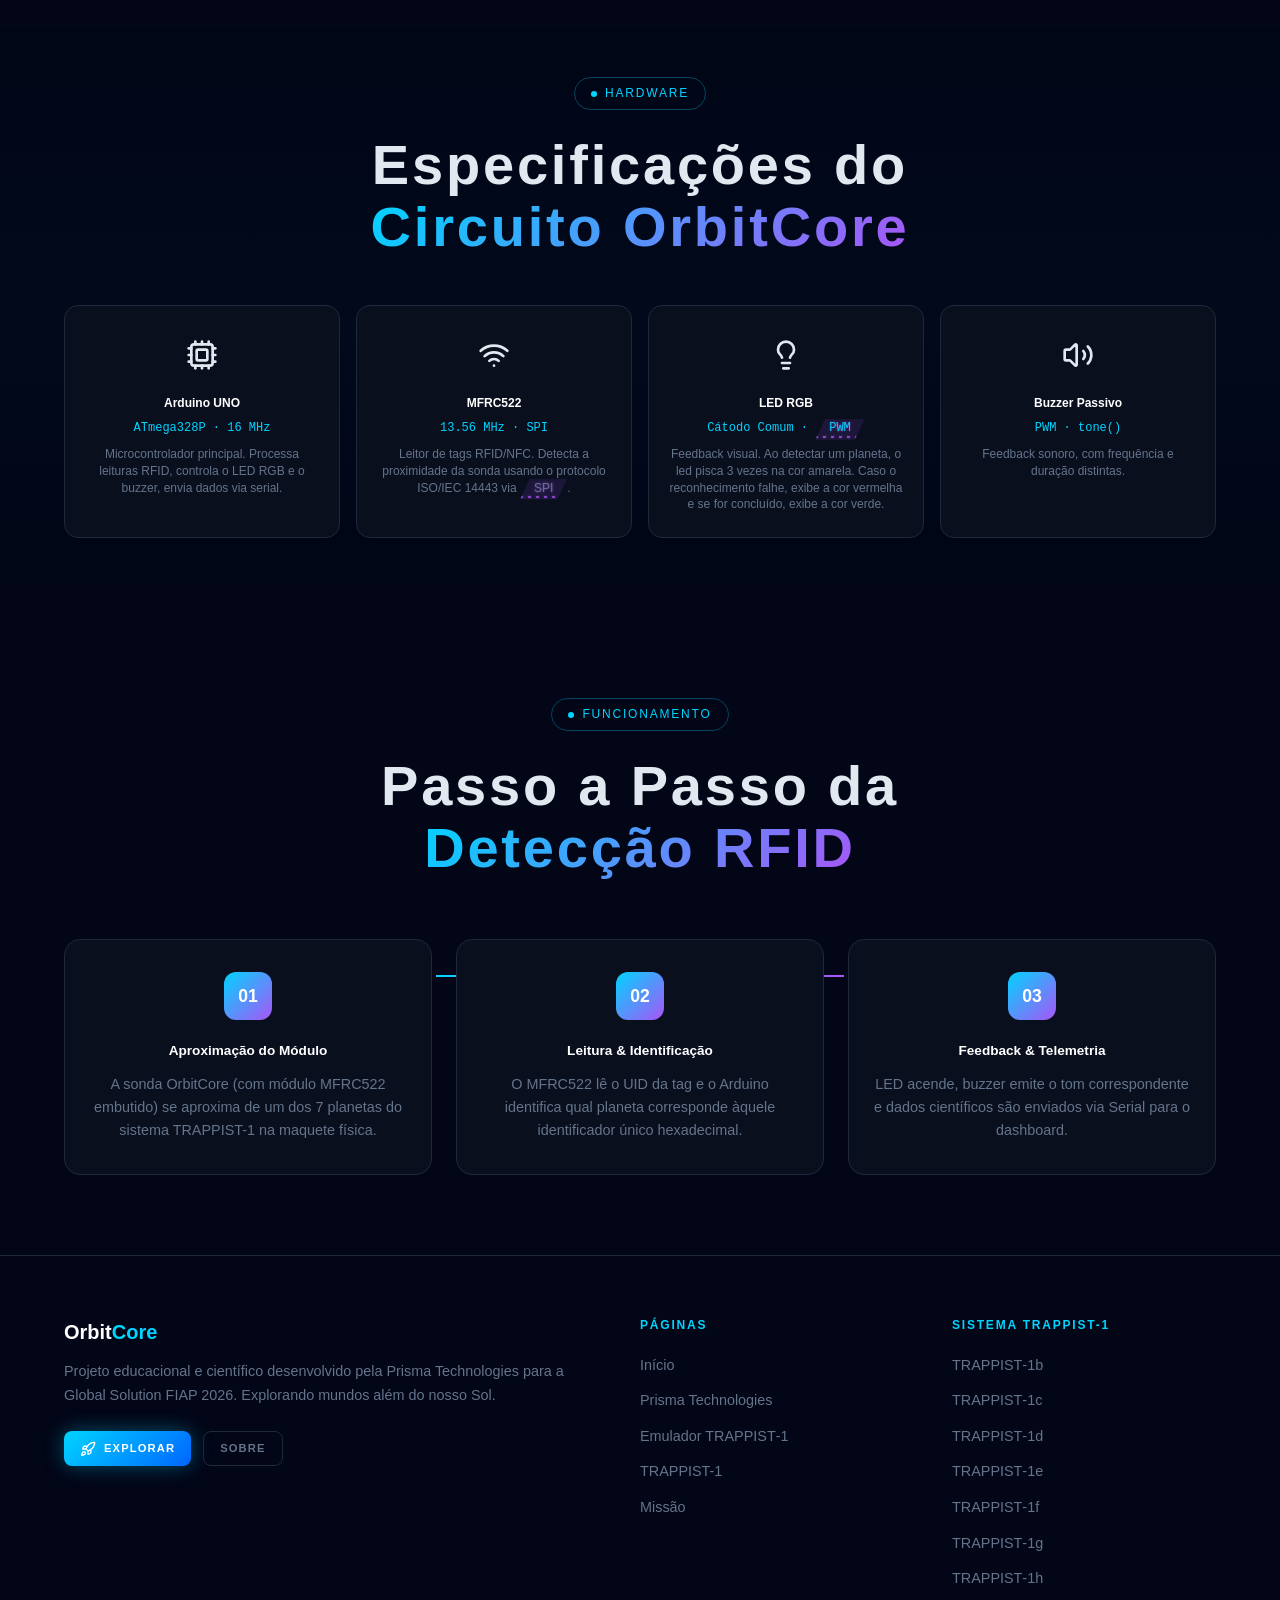
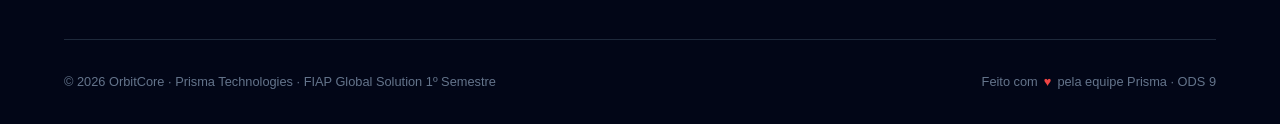
==== commit cfd2b3d7: "fix: corrige erros da versão mobile" ====
--- a/src/pages/emulador.html
+++ b/src/pages/emulador.html
@@ -41,7 +41,7 @@
       </div>
       <div class="mobile-menu" id="mobile-menu">
         <a href="../../index.html">Início</a>
-        <a href="emulador.html">Emulador TRAPPIST-1</a>
+        <a href="emulador.html">Emulador</a>
         <a href="trappist-1.html">TRAPPIST-1</a>
         <a href="missao.html">Missão</a>
         <a href="prisma.html">Prisma Technologies</a>
